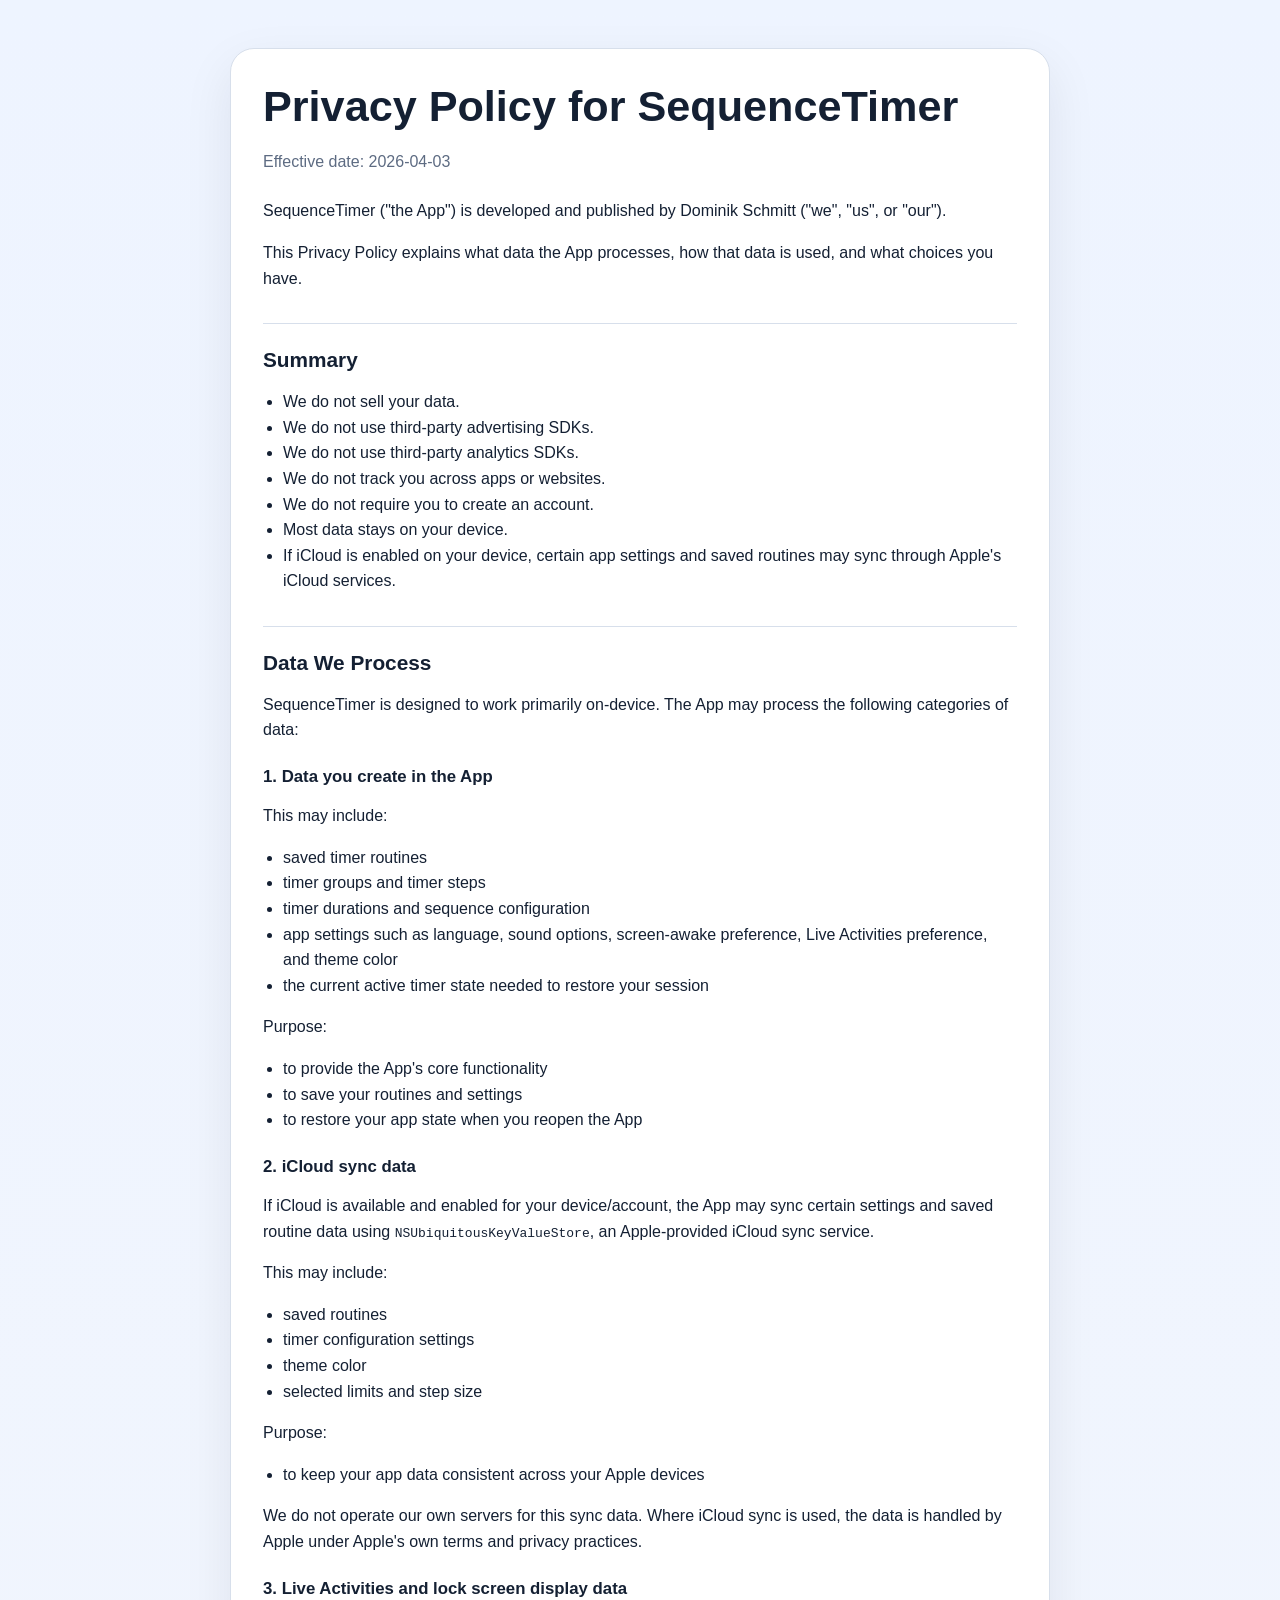
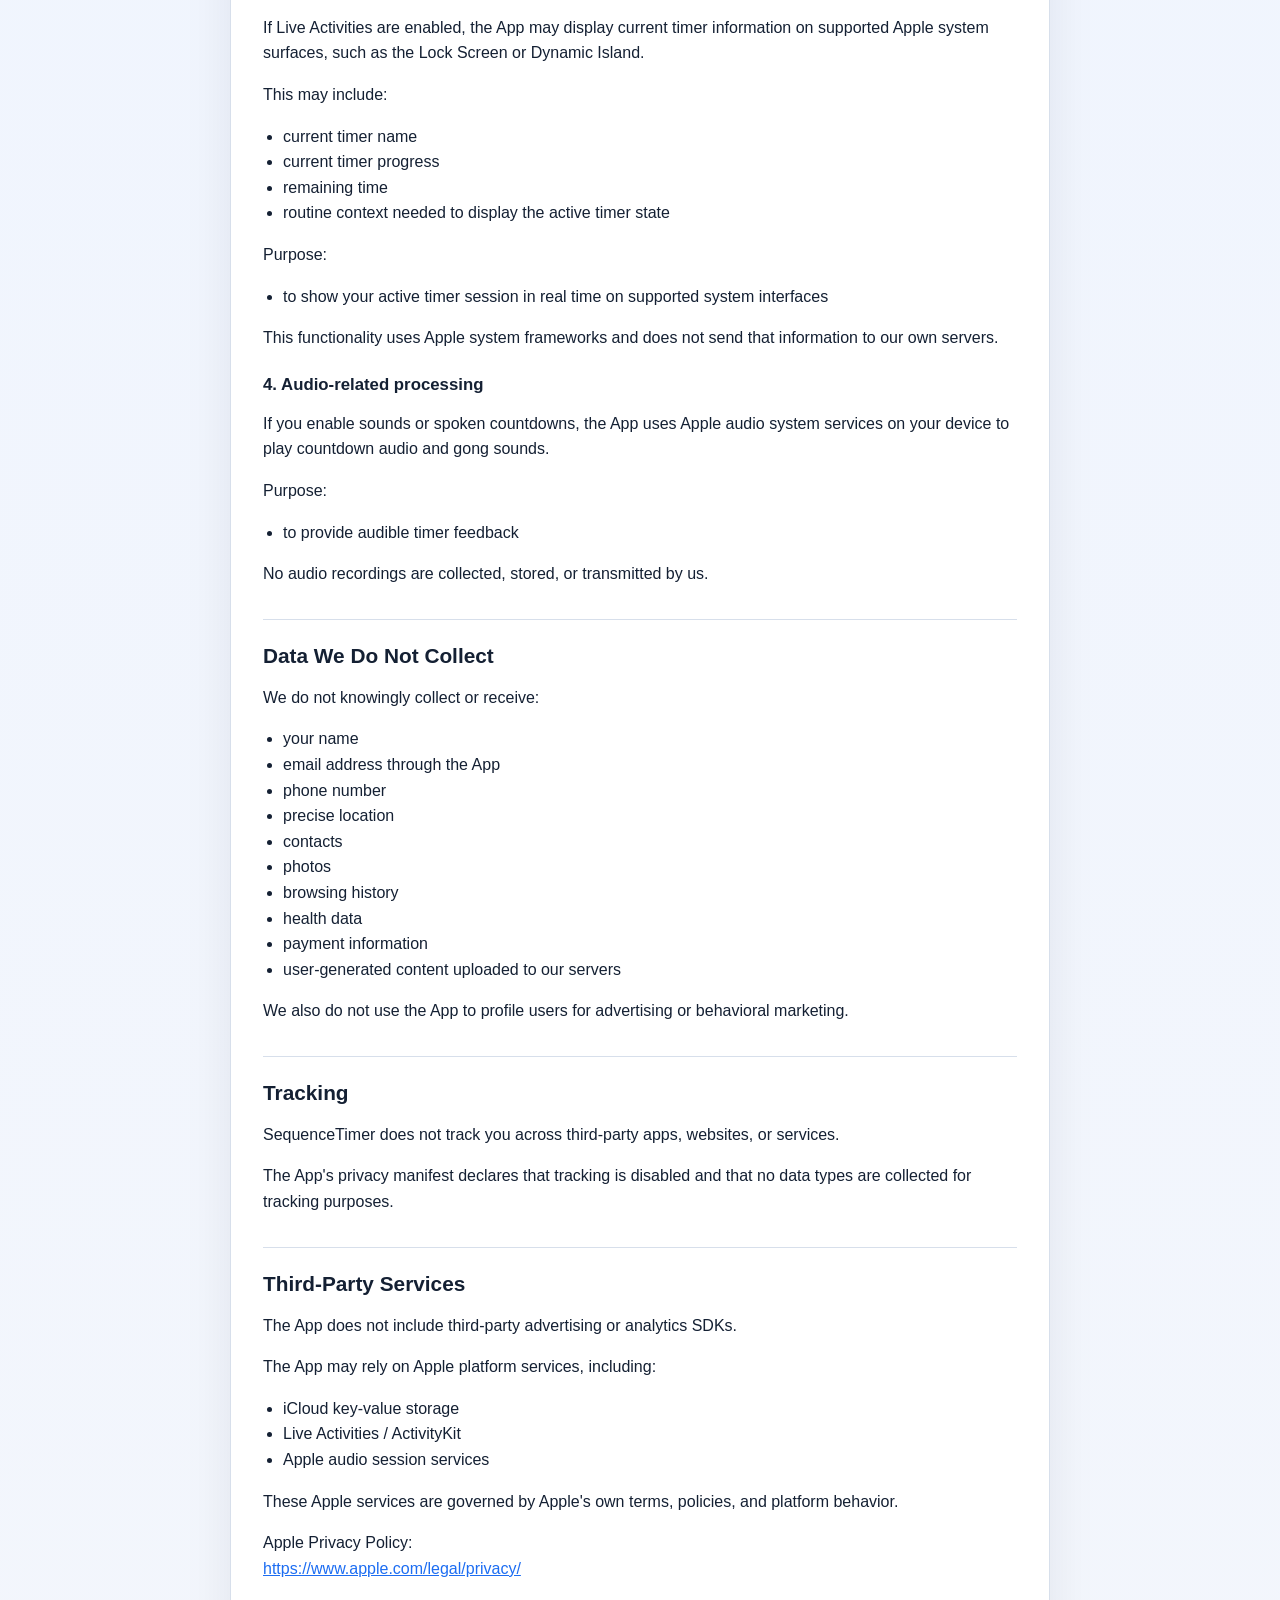
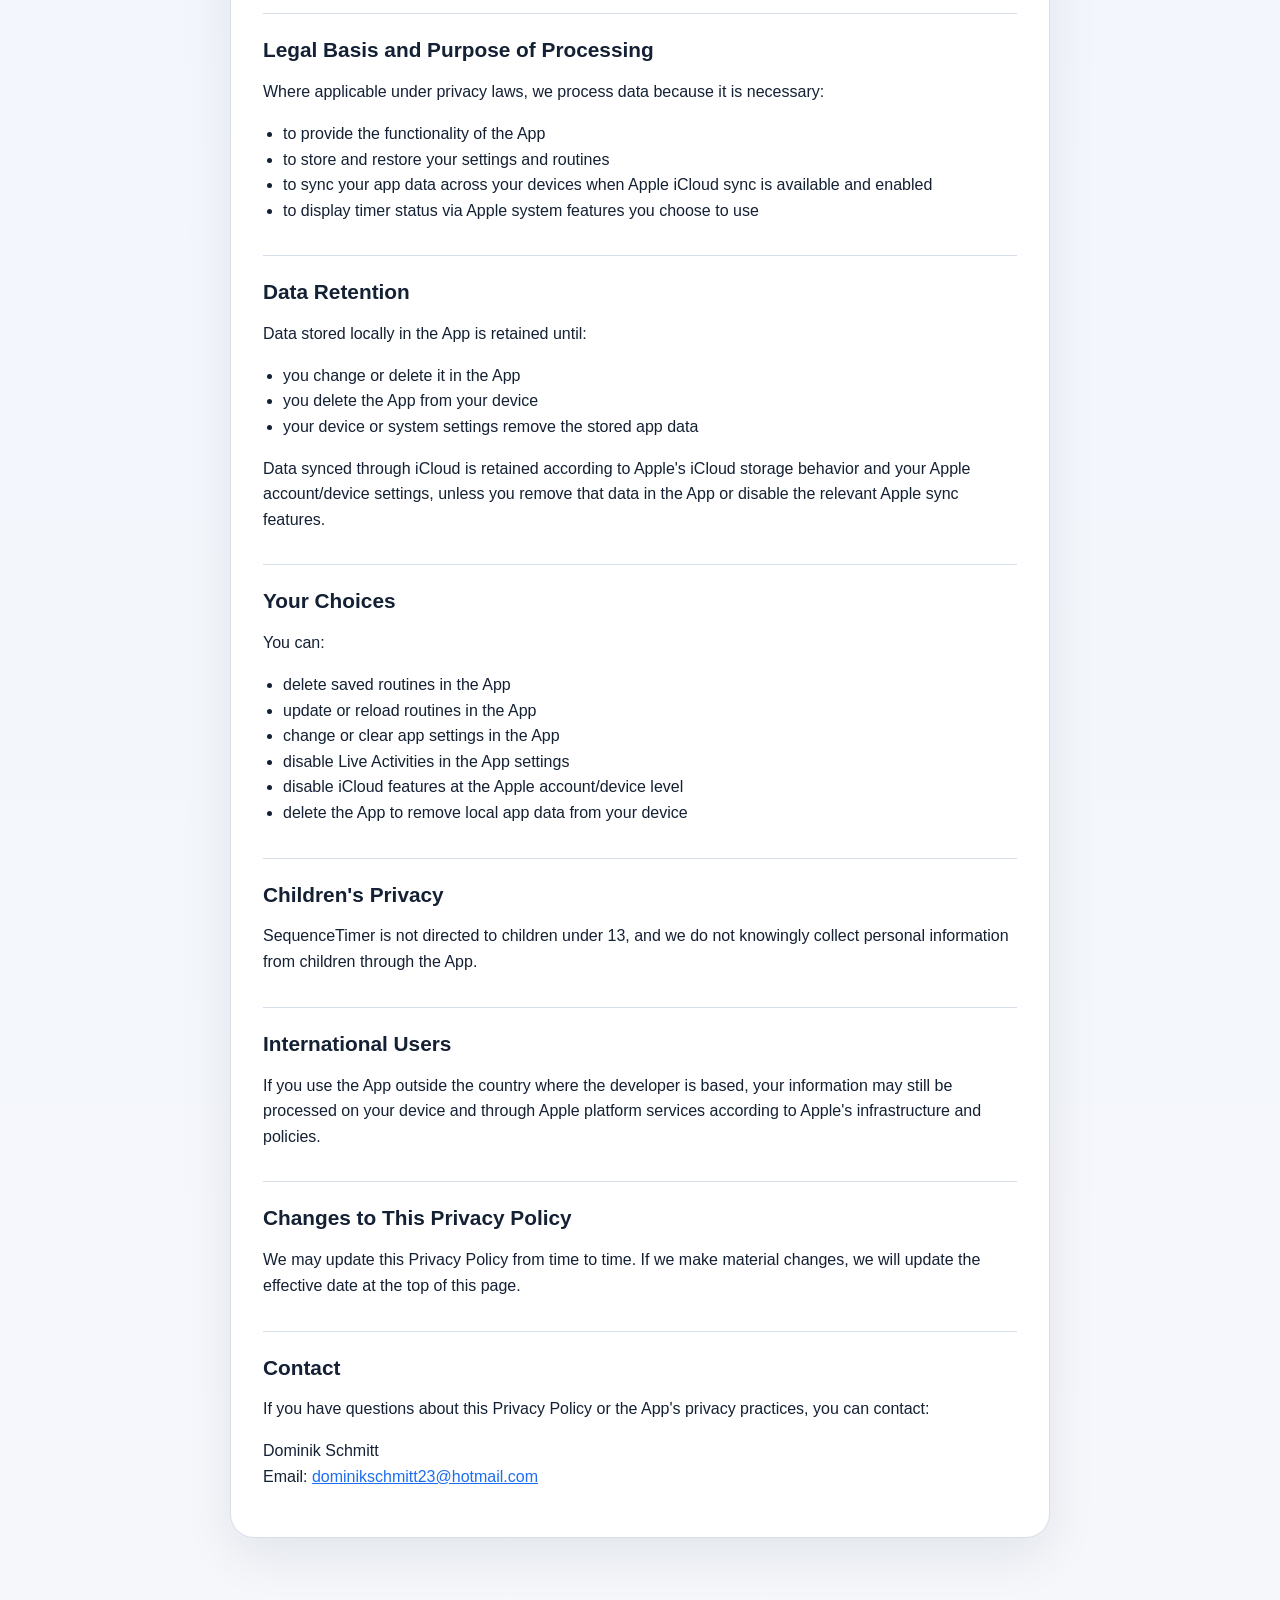
==== privacy-policy.html @ a6d2759f "Remove repository reference from privacy policy" ====
<!doctype html>
<html lang="en">
<head>
    <meta charset="utf-8">
    <meta name="viewport" content="width=device-width, initial-scale=1">
    <title>SequenceTimer Privacy Policy</title>
    <style>
        :root {
            color-scheme: light;
            --bg: #f5f7fb;
            --card: #ffffff;
            --text: #142033;
            --muted: #5d6b82;
            --line: #d7dfeb;
            --accent: #1c6df2;
        }

        * {
            box-sizing: border-box;
        }

        body {
            margin: 0;
            font-family: -apple-system, BlinkMacSystemFont, "Segoe UI", sans-serif;
            background: linear-gradient(180deg, #eef4ff 0%, var(--bg) 100%);
            color: var(--text);
            line-height: 1.6;
        }

        .wrap {
            max-width: 860px;
            margin: 0 auto;
            padding: 48px 20px 72px;
        }

        .card {
            background: var(--card);
            border: 1px solid var(--line);
            border-radius: 24px;
            padding: 32px;
            box-shadow: 0 18px 50px rgba(15, 23, 42, 0.08);
        }

        h1, h2, h3 {
            line-height: 1.2;
            margin: 0 0 16px;
        }

        h1 {
            font-size: clamp(2rem, 4vw, 2.7rem);
        }

        h2 {
            font-size: 1.3rem;
            margin-top: 32px;
            padding-top: 24px;
            border-top: 1px solid var(--line);
        }

        h3 {
            font-size: 1.05rem;
            margin-top: 24px;
        }

        p, ul {
            margin: 0 0 16px;
        }

        ul {
            padding-left: 20px;
        }

        .meta {
            color: var(--muted);
            margin-bottom: 24px;
        }

        a {
            color: var(--accent);
        }
    </style>
</head>
<body>
    <main class="wrap">
        <article class="card">
            <h1>Privacy Policy for SequenceTimer</h1>
            <p class="meta">Effective date: 2026-04-03</p>

            <p>SequenceTimer ("the App") is developed and published by Dominik Schmitt ("we", "us", or "our").</p>
            <p>This Privacy Policy explains what data the App processes, how that data is used, and what choices you have.</p>

            <h2>Summary</h2>
            <ul>
                <li>We do not sell your data.</li>
                <li>We do not use third-party advertising SDKs.</li>
                <li>We do not use third-party analytics SDKs.</li>
                <li>We do not track you across apps or websites.</li>
                <li>We do not require you to create an account.</li>
                <li>Most data stays on your device.</li>
                <li>If iCloud is enabled on your device, certain app settings and saved routines may sync through Apple's iCloud services.</li>
            </ul>

            <h2>Data We Process</h2>
            <p>SequenceTimer is designed to work primarily on-device. The App may process the following categories of data:</p>

            <h3>1. Data you create in the App</h3>
            <p>This may include:</p>
            <ul>
                <li>saved timer routines</li>
                <li>timer groups and timer steps</li>
                <li>timer durations and sequence configuration</li>
                <li>app settings such as language, sound options, screen-awake preference, Live Activities preference, and theme color</li>
                <li>the current active timer state needed to restore your session</li>
            </ul>
            <p>Purpose:</p>
            <ul>
                <li>to provide the App's core functionality</li>
                <li>to save your routines and settings</li>
                <li>to restore your app state when you reopen the App</li>
            </ul>

            <h3>2. iCloud sync data</h3>
            <p>If iCloud is available and enabled for your device/account, the App may sync certain settings and saved routine data using <code>NSUbiquitousKeyValueStore</code>, an Apple-provided iCloud sync service.</p>
            <p>This may include:</p>
            <ul>
                <li>saved routines</li>
                <li>timer configuration settings</li>
                <li>theme color</li>
                <li>selected limits and step size</li>
            </ul>
            <p>Purpose:</p>
            <ul>
                <li>to keep your app data consistent across your Apple devices</li>
            </ul>
            <p>We do not operate our own servers for this sync data. Where iCloud sync is used, the data is handled by Apple under Apple's own terms and privacy practices.</p>

            <h3>3. Live Activities and lock screen display data</h3>
            <p>If Live Activities are enabled, the App may display current timer information on supported Apple system surfaces, such as the Lock Screen or Dynamic Island.</p>
            <p>This may include:</p>
            <ul>
                <li>current timer name</li>
                <li>current timer progress</li>
                <li>remaining time</li>
                <li>routine context needed to display the active timer state</li>
            </ul>
            <p>Purpose:</p>
            <ul>
                <li>to show your active timer session in real time on supported system interfaces</li>
            </ul>
            <p>This functionality uses Apple system frameworks and does not send that information to our own servers.</p>

            <h3>4. Audio-related processing</h3>
            <p>If you enable sounds or spoken countdowns, the App uses Apple audio system services on your device to play countdown audio and gong sounds.</p>
            <p>Purpose:</p>
            <ul>
                <li>to provide audible timer feedback</li>
            </ul>
            <p>No audio recordings are collected, stored, or transmitted by us.</p>

            <h2>Data We Do Not Collect</h2>
            <p>We do not knowingly collect or receive:</p>
            <ul>
                <li>your name</li>
                <li>email address through the App</li>
                <li>phone number</li>
                <li>precise location</li>
                <li>contacts</li>
                <li>photos</li>
                <li>browsing history</li>
                <li>health data</li>
                <li>payment information</li>
                <li>user-generated content uploaded to our servers</li>
            </ul>
            <p>We also do not use the App to profile users for advertising or behavioral marketing.</p>

            <h2>Tracking</h2>
            <p>SequenceTimer does not track you across third-party apps, websites, or services.</p>
            <p>The App's privacy manifest declares that tracking is disabled and that no data types are collected for tracking purposes.</p>

            <h2>Third-Party Services</h2>
            <p>The App does not include third-party advertising or analytics SDKs.</p>
            <p>The App may rely on Apple platform services, including:</p>
            <ul>
                <li>iCloud key-value storage</li>
                <li>Live Activities / ActivityKit</li>
                <li>Apple audio session services</li>
            </ul>
            <p>These Apple services are governed by Apple's own terms, policies, and platform behavior.</p>
            <p>Apple Privacy Policy:<br><a href="https://www.apple.com/legal/privacy/">https://www.apple.com/legal/privacy/</a></p>

            <h2>Legal Basis and Purpose of Processing</h2>
            <p>Where applicable under privacy laws, we process data because it is necessary:</p>
            <ul>
                <li>to provide the functionality of the App</li>
                <li>to store and restore your settings and routines</li>
                <li>to sync your app data across your devices when Apple iCloud sync is available and enabled</li>
                <li>to display timer status via Apple system features you choose to use</li>
            </ul>

            <h2>Data Retention</h2>
            <p>Data stored locally in the App is retained until:</p>
            <ul>
                <li>you change or delete it in the App</li>
                <li>you delete the App from your device</li>
                <li>your device or system settings remove the stored app data</li>
            </ul>
            <p>Data synced through iCloud is retained according to Apple's iCloud storage behavior and your Apple account/device settings, unless you remove that data in the App or disable the relevant Apple sync features.</p>

            <h2>Your Choices</h2>
            <p>You can:</p>
            <ul>
                <li>delete saved routines in the App</li>
                <li>update or reload routines in the App</li>
                <li>change or clear app settings in the App</li>
                <li>disable Live Activities in the App settings</li>
                <li>disable iCloud features at the Apple account/device level</li>
                <li>delete the App to remove local app data from your device</li>
            </ul>

            <h2>Children's Privacy</h2>
            <p>SequenceTimer is not directed to children under 13, and we do not knowingly collect personal information from children through the App.</p>

            <h2>International Users</h2>
            <p>If you use the App outside the country where the developer is based, your information may still be processed on your device and through Apple platform services according to Apple's infrastructure and policies.</p>

            <h2>Changes to This Privacy Policy</h2>
            <p>We may update this Privacy Policy from time to time. If we make material changes, we will update the effective date at the top of this page.</p>

            <h2>Contact</h2>
            <p>If you have questions about this Privacy Policy or the App's privacy practices, you can contact:</p>
            <p>
                Dominik Schmitt<br>
                Email: <a href="mailto:dominikschmitt23@hotmail.com">dominikschmitt23@hotmail.com</a>
            </p>
        </article>
    </main>
</body>
</html>
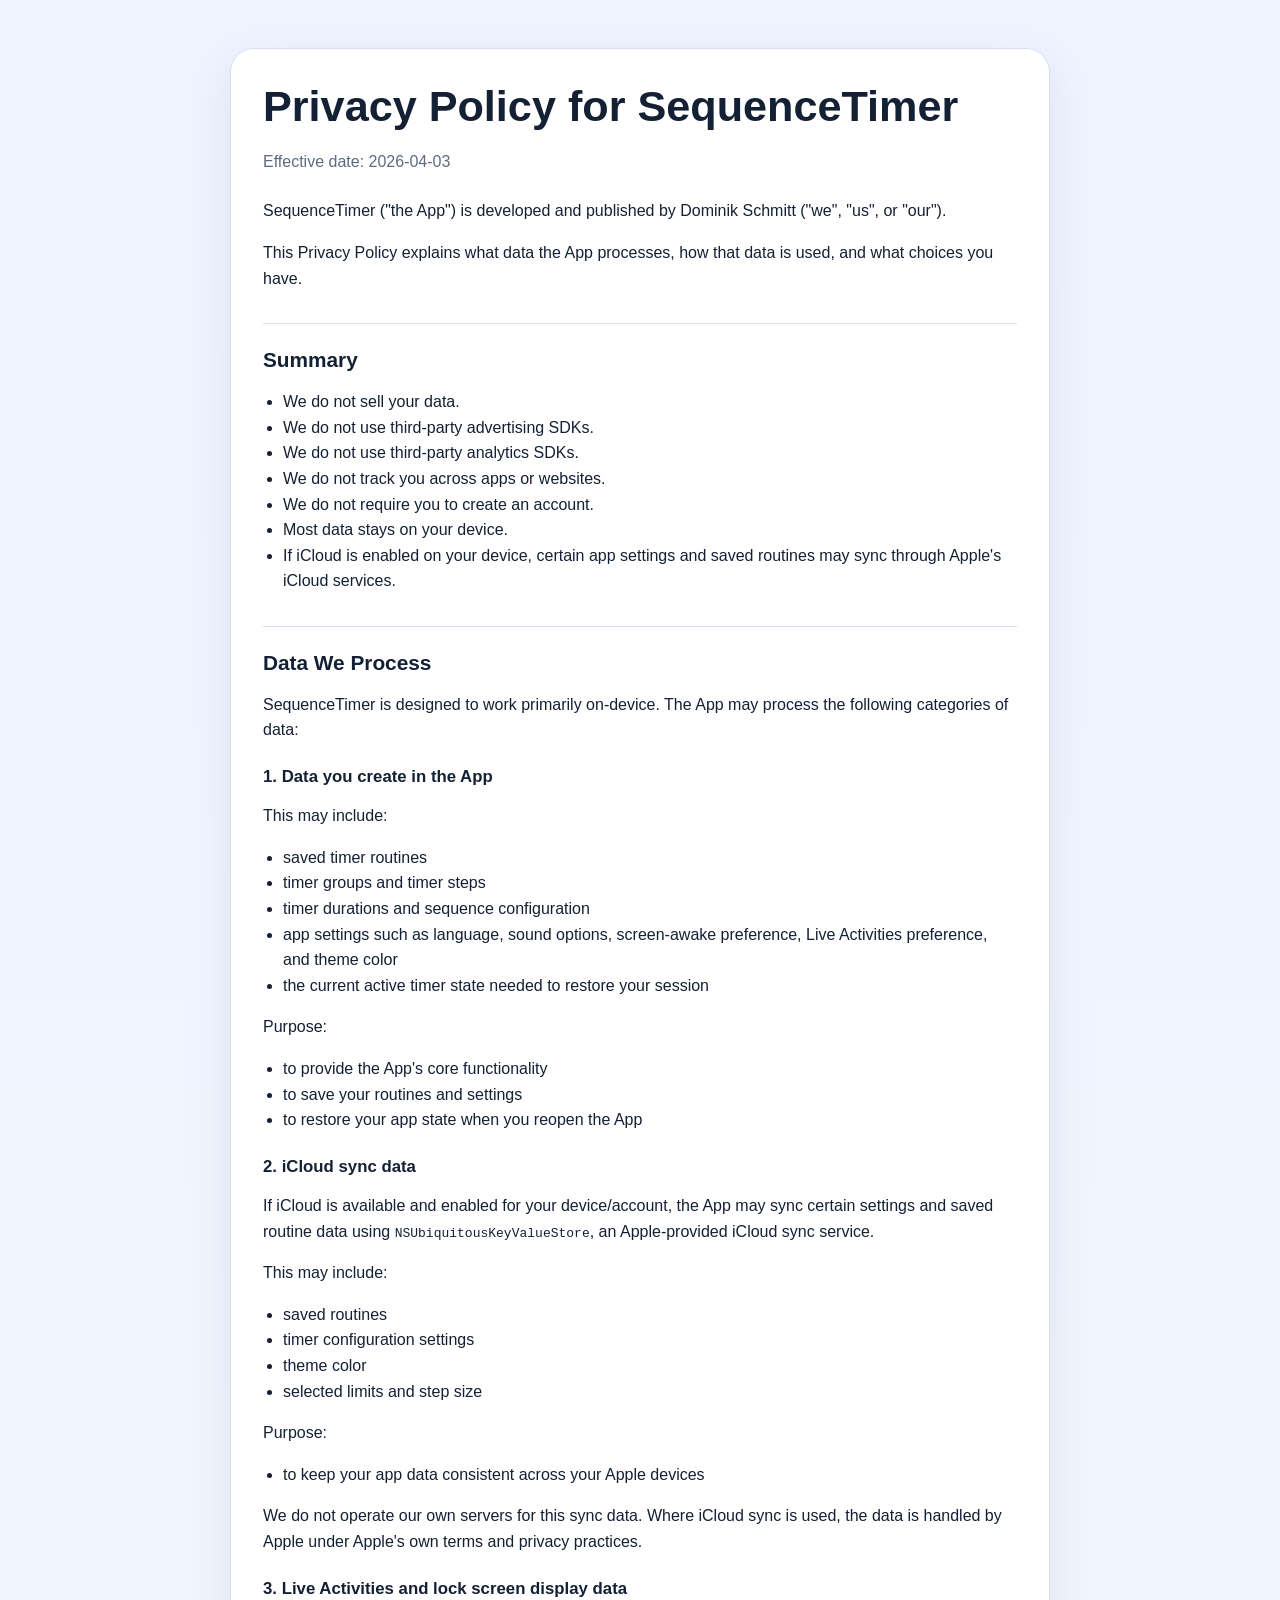
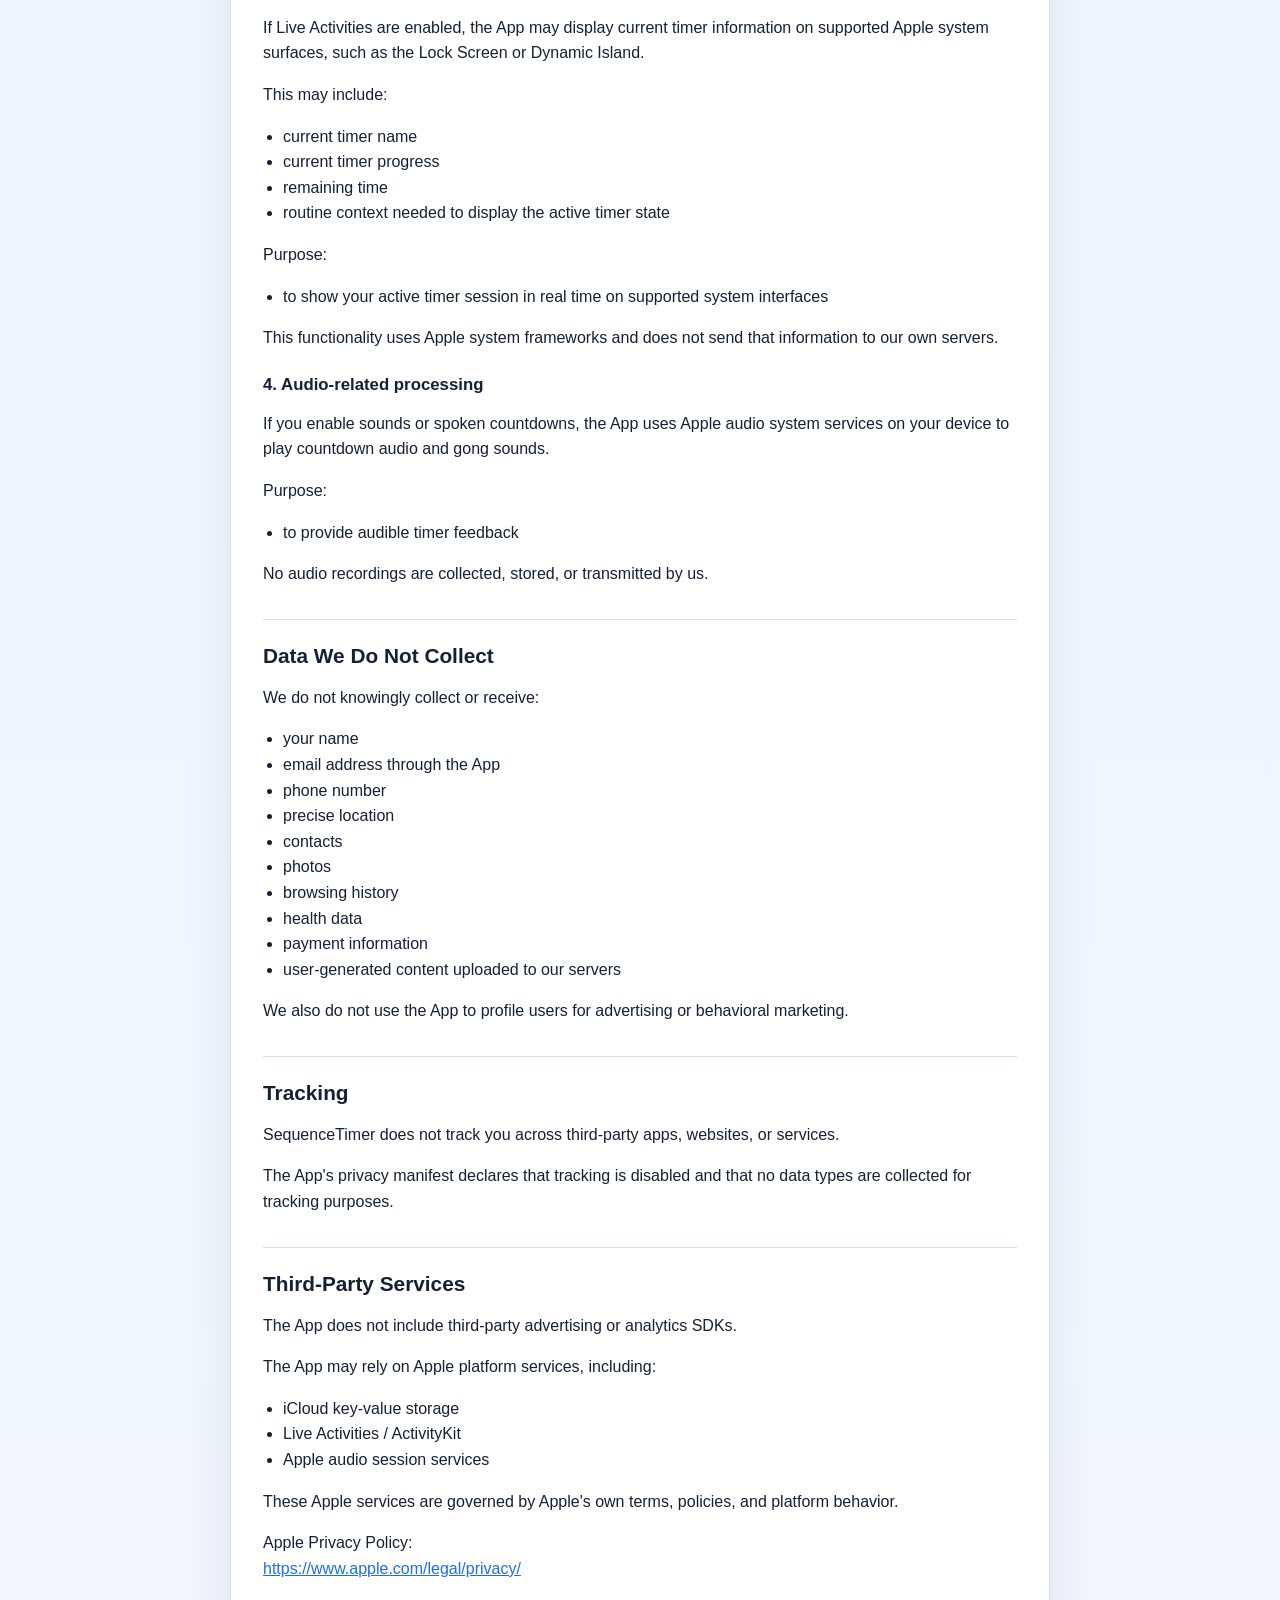
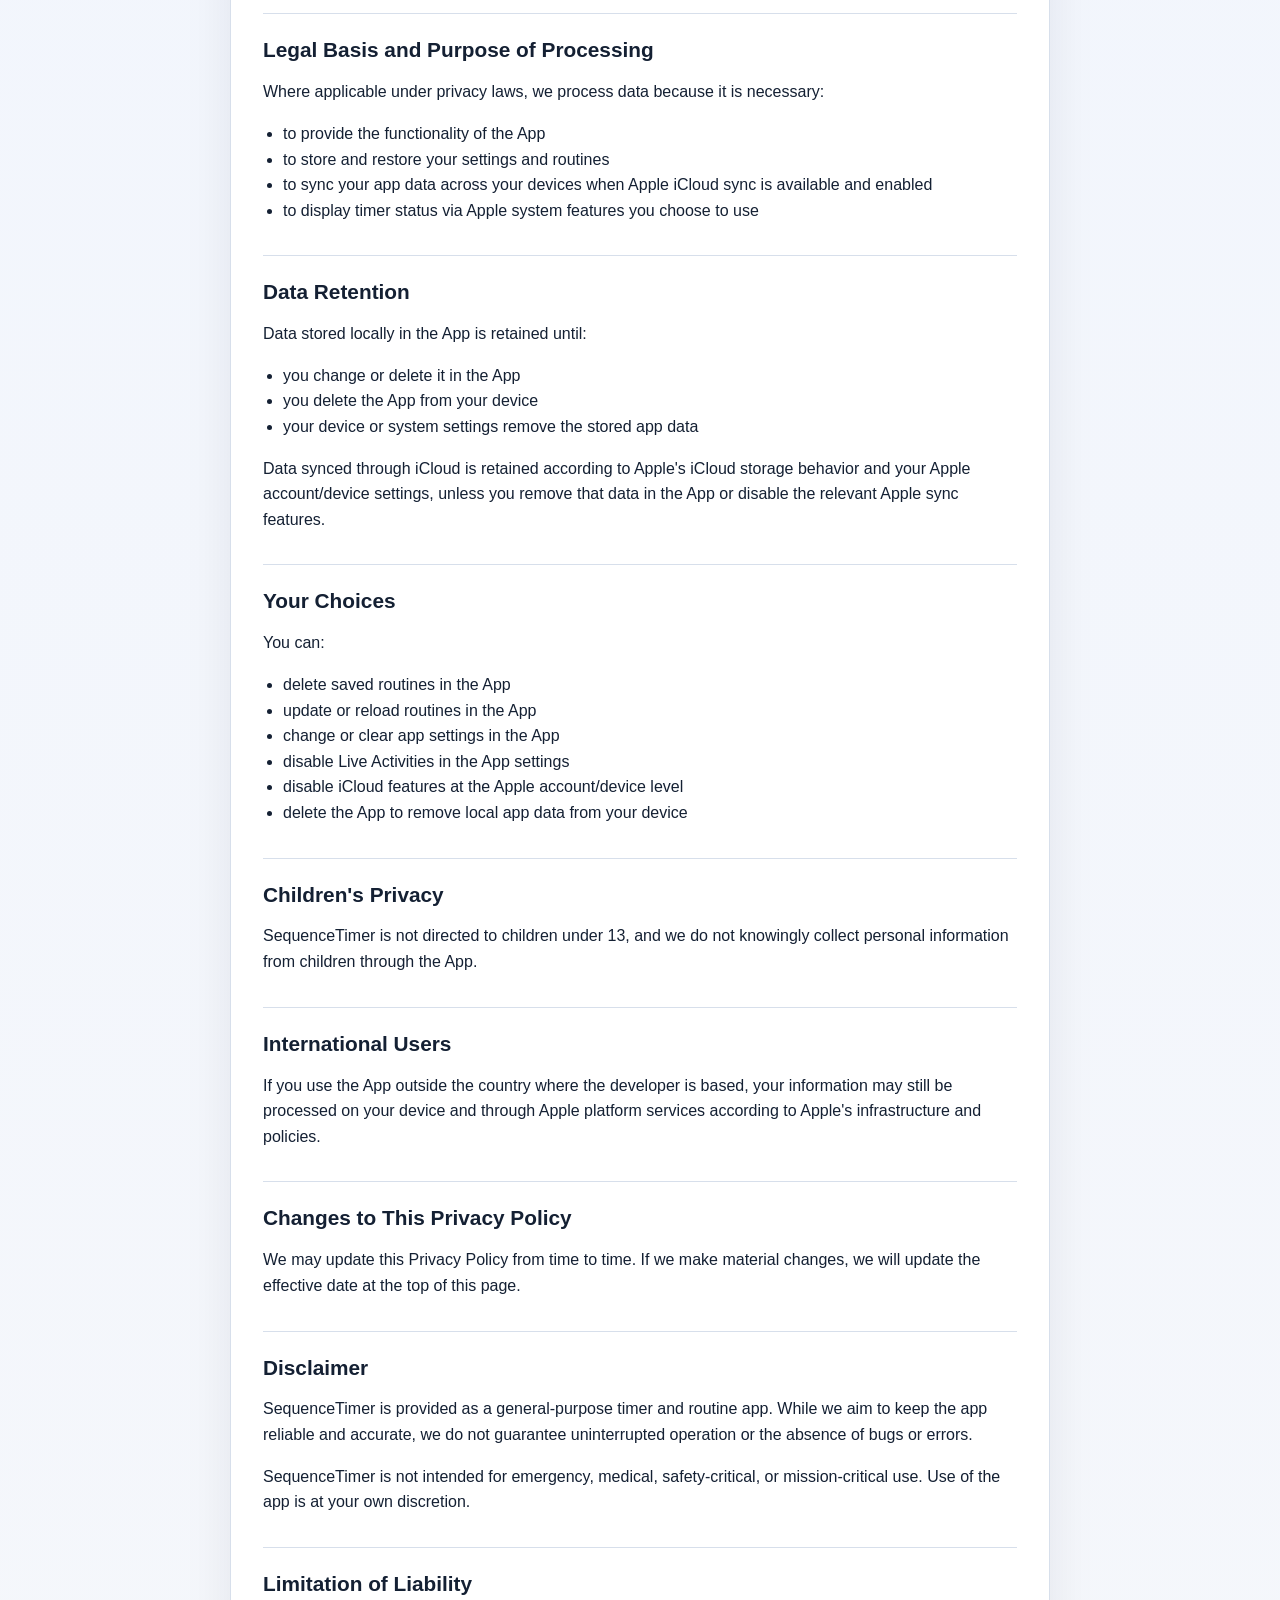
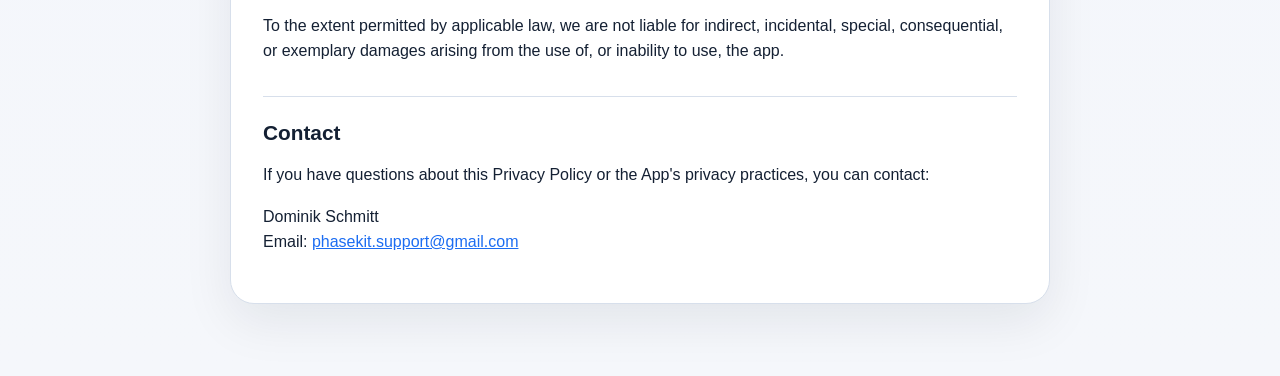
==== commit 02a7855d: "Add app description and disclaimer sections" ====
--- a/privacy-policy.html
+++ b/privacy-policy.html
@@ -226,11 +226,18 @@
             <h2>Changes to This Privacy Policy</h2>
             <p>We may update this Privacy Policy from time to time. If we make material changes, we will update the effective date at the top of this page.</p>
 
+            <h2>Disclaimer</h2>
+            <p>SequenceTimer is provided as a general-purpose timer and routine app. While we aim to keep the app reliable and accurate, we do not guarantee uninterrupted operation or the absence of bugs or errors.</p>
+            <p>SequenceTimer is not intended for emergency, medical, safety-critical, or mission-critical use. Use of the app is at your own discretion.</p>
+
+            <h2>Limitation of Liability</h2>
+            <p>To the extent permitted by applicable law, we are not liable for indirect, incidental, special, consequential, or exemplary damages arising from the use of, or inability to use, the app.</p>
+
             <h2>Contact</h2>
             <p>If you have questions about this Privacy Policy or the App's privacy practices, you can contact:</p>
             <p>
                 Dominik Schmitt<br>
-                Email: <a href="mailto:dominikschmitt23@hotmail.com">dominikschmitt23@hotmail.com</a>
+                Email: <a href="mailto:phasekit.support@gmail.com">phasekit.support@gmail.com</a>
             </p>
         </article>
     </main>
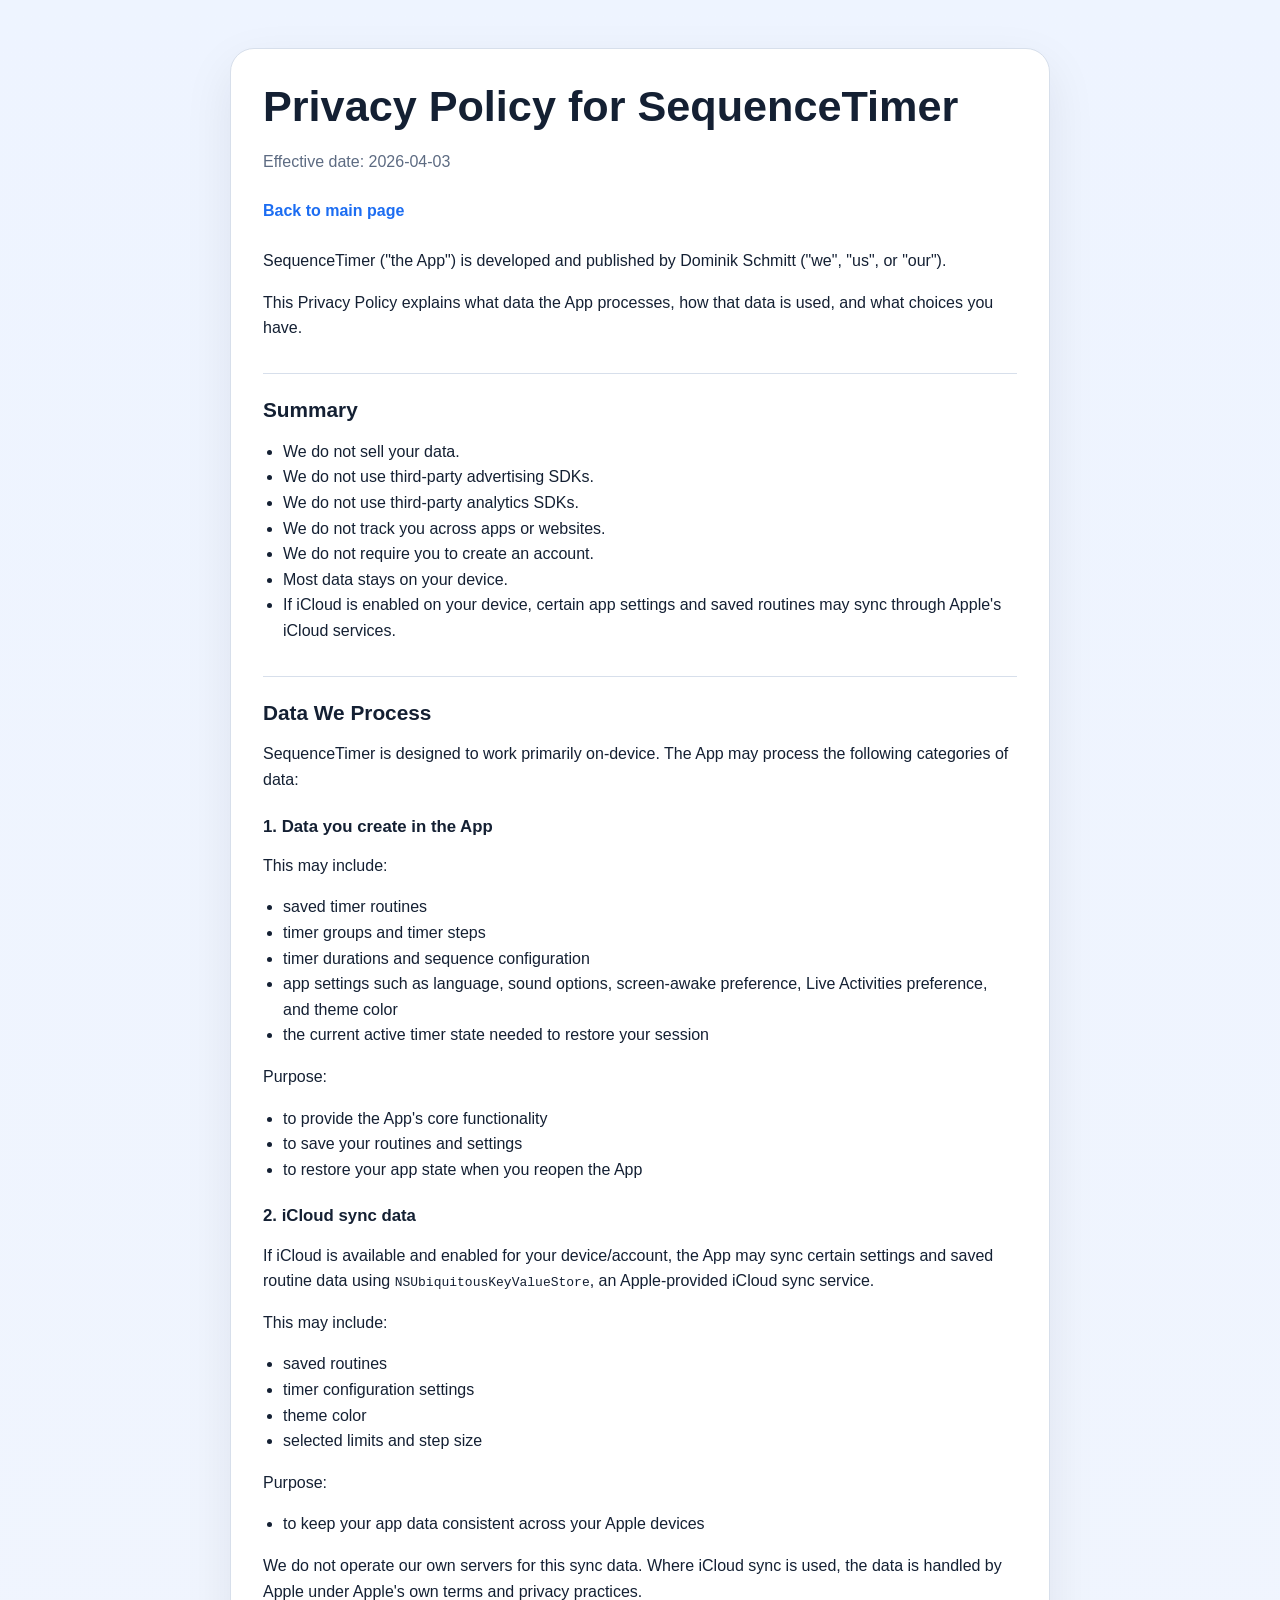
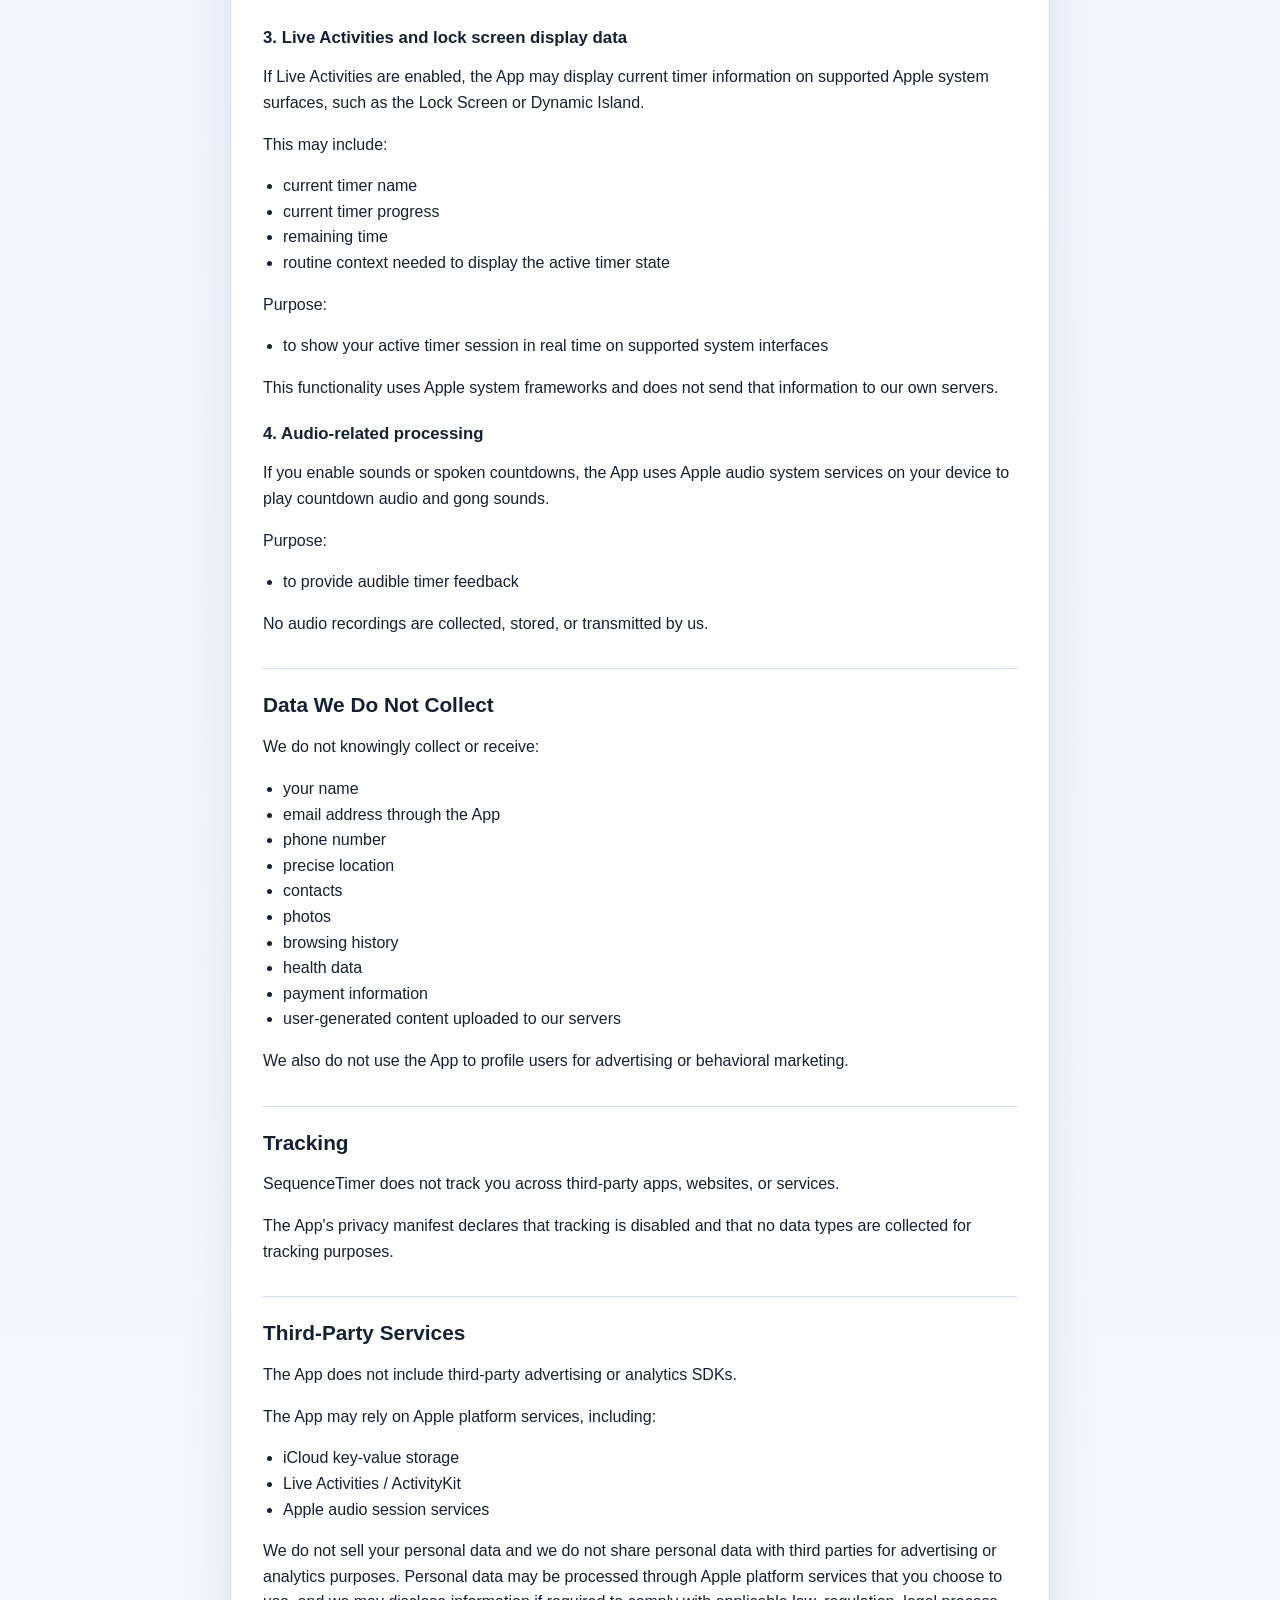
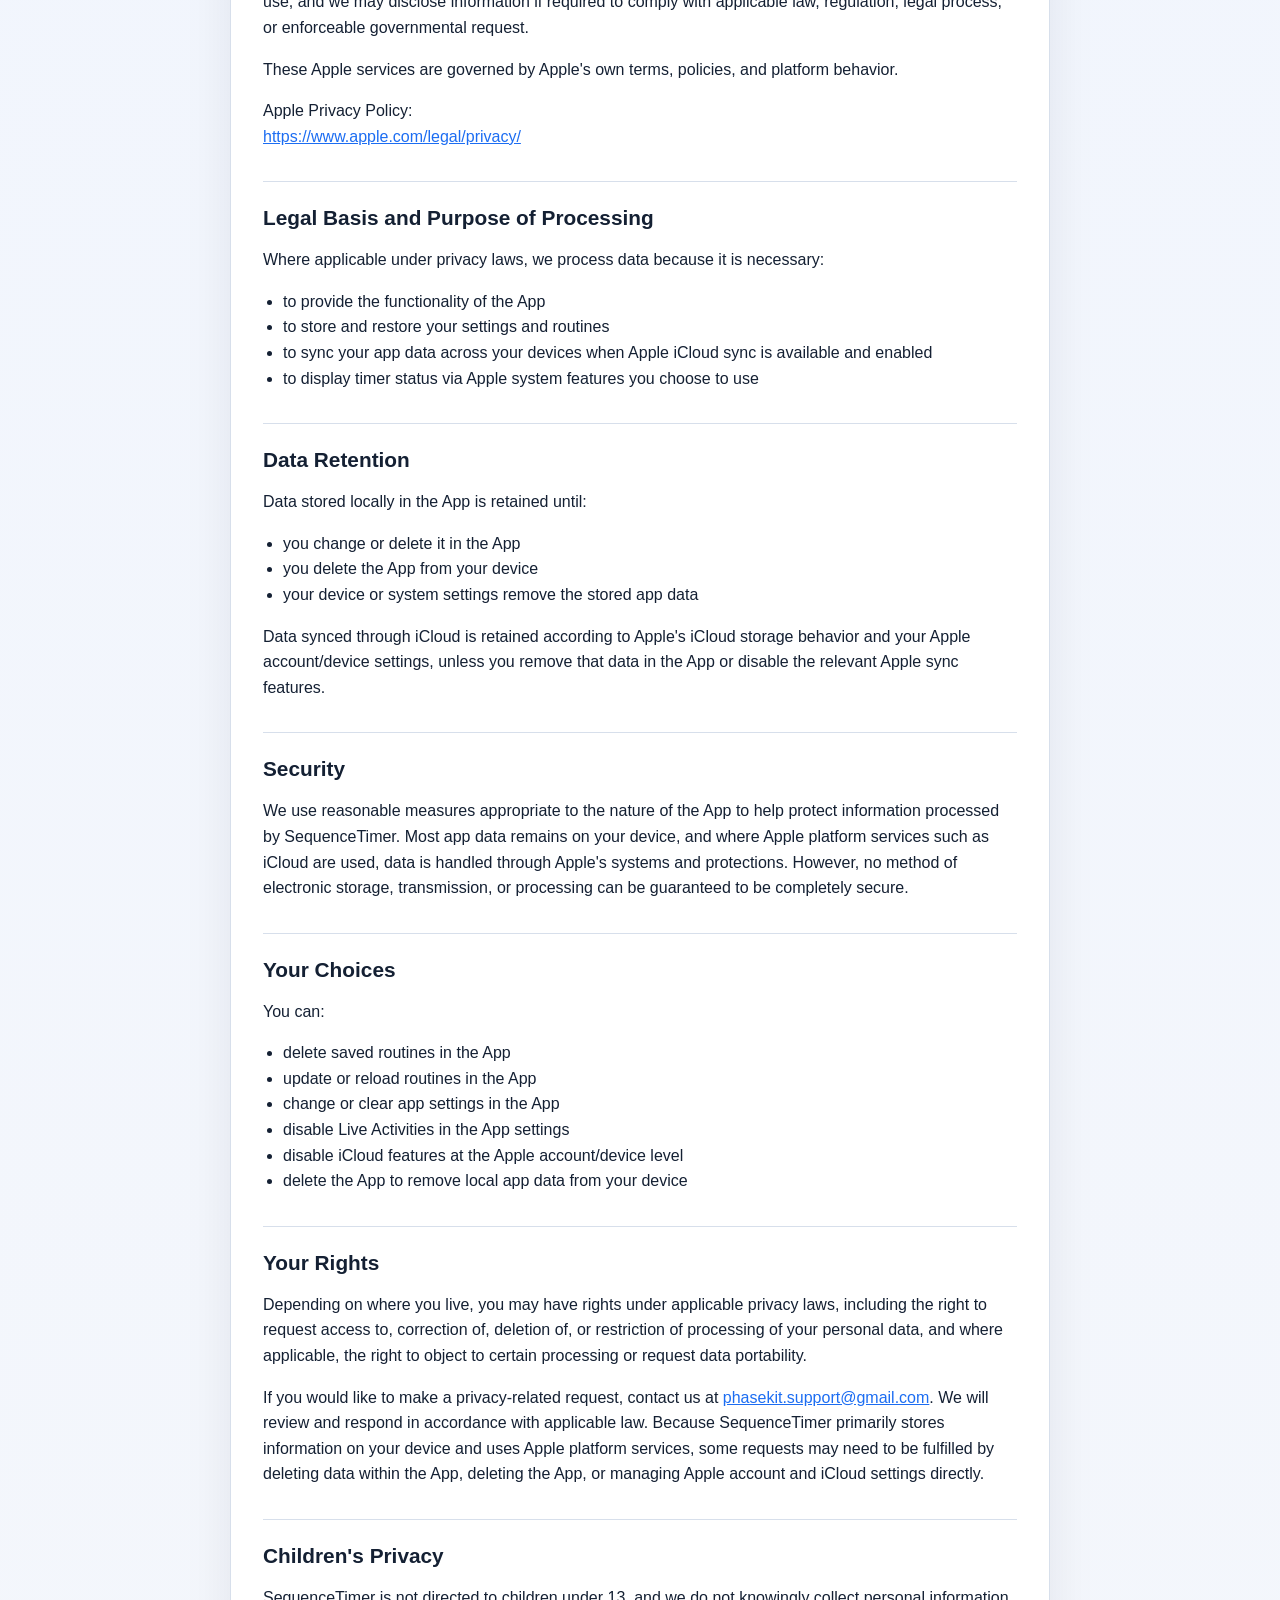
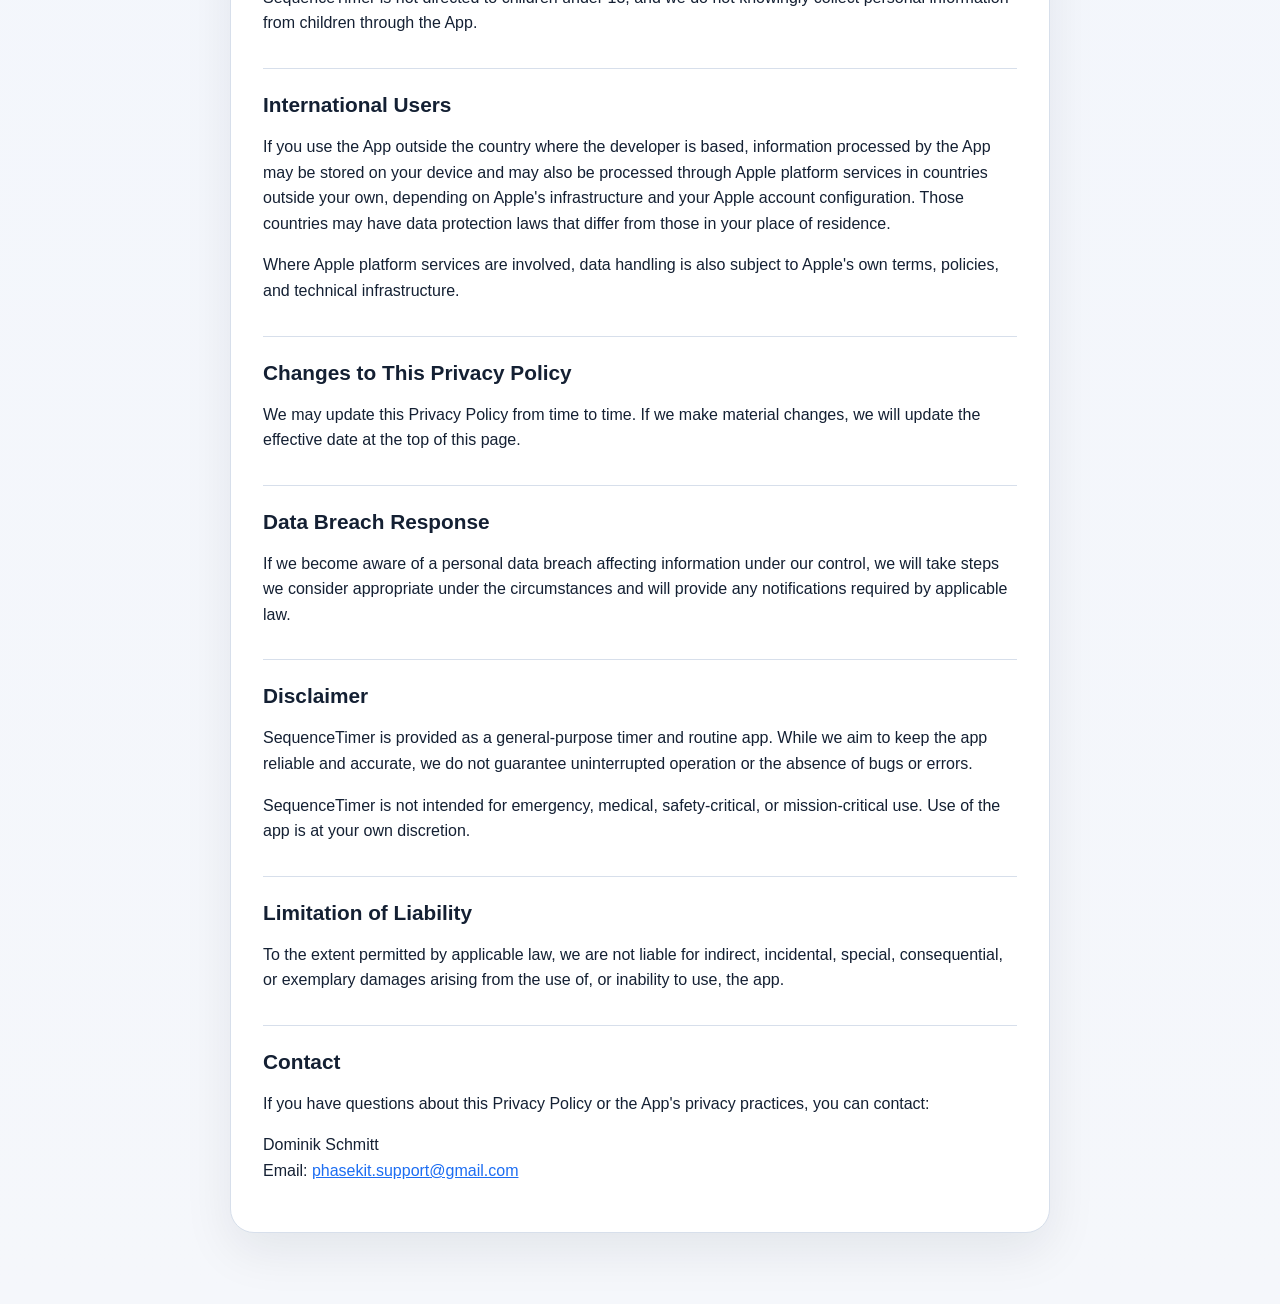
==== commit 9040e2b3: "Expand privacy policy disclosures" ====
--- a/privacy-policy.html
+++ b/privacy-policy.html
@@ -75,6 +75,14 @@
             margin-bottom: 24px;
         }
 
+        .secondary-link {
+            display: inline-block;
+            margin-bottom: 24px;
+            color: var(--accent);
+            text-decoration: none;
+            font-weight: 600;
+        }
+
         a {
             color: var(--accent);
         }
@@ -85,6 +93,7 @@
         <article class="card">
             <h1>Privacy Policy for SequenceTimer</h1>
             <p class="meta">Effective date: 2026-04-03</p>
+            <a class="secondary-link" href="index.html">Back to main page</a>
 
             <p>SequenceTimer ("the App") is developed and published by Dominik Schmitt ("we", "us", or "our").</p>
             <p>This Privacy Policy explains what data the App processes, how that data is used, and what choices you have.</p>
@@ -185,6 +194,7 @@
                 <li>Live Activities / ActivityKit</li>
                 <li>Apple audio session services</li>
             </ul>
+            <p>We do not sell your personal data and we do not share personal data with third parties for advertising or analytics purposes. Personal data may be processed through Apple platform services that you choose to use, and we may disclose information if required to comply with applicable law, regulation, legal process, or enforceable governmental request.</p>
             <p>These Apple services are governed by Apple's own terms, policies, and platform behavior.</p>
             <p>Apple Privacy Policy:<br><a href="https://www.apple.com/legal/privacy/">https://www.apple.com/legal/privacy/</a></p>
 
@@ -205,6 +215,9 @@
                 <li>your device or system settings remove the stored app data</li>
             </ul>
             <p>Data synced through iCloud is retained according to Apple's iCloud storage behavior and your Apple account/device settings, unless you remove that data in the App or disable the relevant Apple sync features.</p>
+
+            <h2>Security</h2>
+            <p>We use reasonable measures appropriate to the nature of the App to help protect information processed by SequenceTimer. Most app data remains on your device, and where Apple platform services such as iCloud are used, data is handled through Apple's systems and protections. However, no method of electronic storage, transmission, or processing can be guaranteed to be completely secure.</p>
 
             <h2>Your Choices</h2>
             <p>You can:</p>
@@ -217,14 +230,22 @@
                 <li>delete the App to remove local app data from your device</li>
             </ul>
 
+            <h2>Your Rights</h2>
+            <p>Depending on where you live, you may have rights under applicable privacy laws, including the right to request access to, correction of, deletion of, or restriction of processing of your personal data, and where applicable, the right to object to certain processing or request data portability.</p>
+            <p>If you would like to make a privacy-related request, contact us at <a href="mailto:phasekit.support@gmail.com">phasekit.support@gmail.com</a>. We will review and respond in accordance with applicable law. Because SequenceTimer primarily stores information on your device and uses Apple platform services, some requests may need to be fulfilled by deleting data within the App, deleting the App, or managing Apple account and iCloud settings directly.</p>
+
             <h2>Children's Privacy</h2>
             <p>SequenceTimer is not directed to children under 13, and we do not knowingly collect personal information from children through the App.</p>
 
             <h2>International Users</h2>
-            <p>If you use the App outside the country where the developer is based, your information may still be processed on your device and through Apple platform services according to Apple's infrastructure and policies.</p>
+            <p>If you use the App outside the country where the developer is based, information processed by the App may be stored on your device and may also be processed through Apple platform services in countries outside your own, depending on Apple's infrastructure and your Apple account configuration. Those countries may have data protection laws that differ from those in your place of residence.</p>
+            <p>Where Apple platform services are involved, data handling is also subject to Apple's own terms, policies, and technical infrastructure.</p>
 
             <h2>Changes to This Privacy Policy</h2>
             <p>We may update this Privacy Policy from time to time. If we make material changes, we will update the effective date at the top of this page.</p>
+
+            <h2>Data Breach Response</h2>
+            <p>If we become aware of a personal data breach affecting information under our control, we will take steps we consider appropriate under the circumstances and will provide any notifications required by applicable law.</p>
 
             <h2>Disclaimer</h2>
             <p>SequenceTimer is provided as a general-purpose timer and routine app. While we aim to keep the app reliable and accurate, we do not guarantee uninterrupted operation or the absence of bugs or errors.</p>
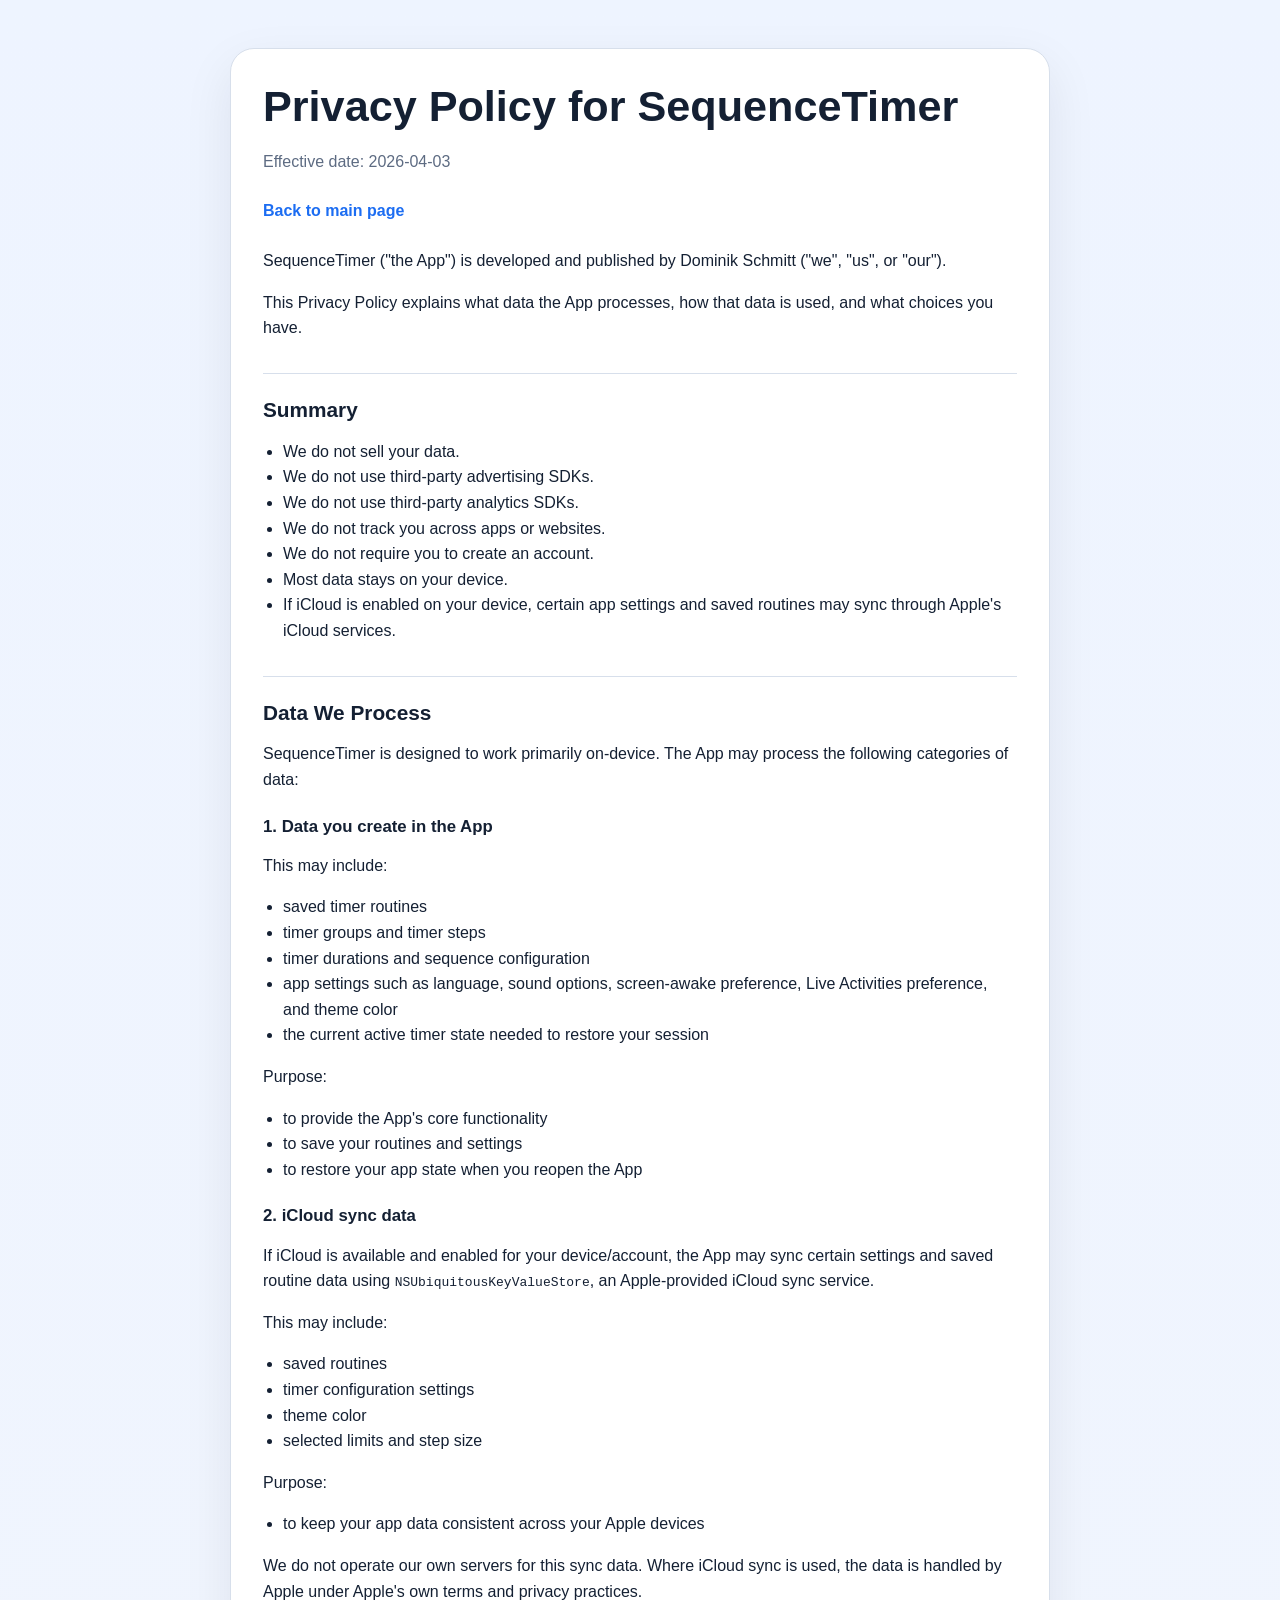
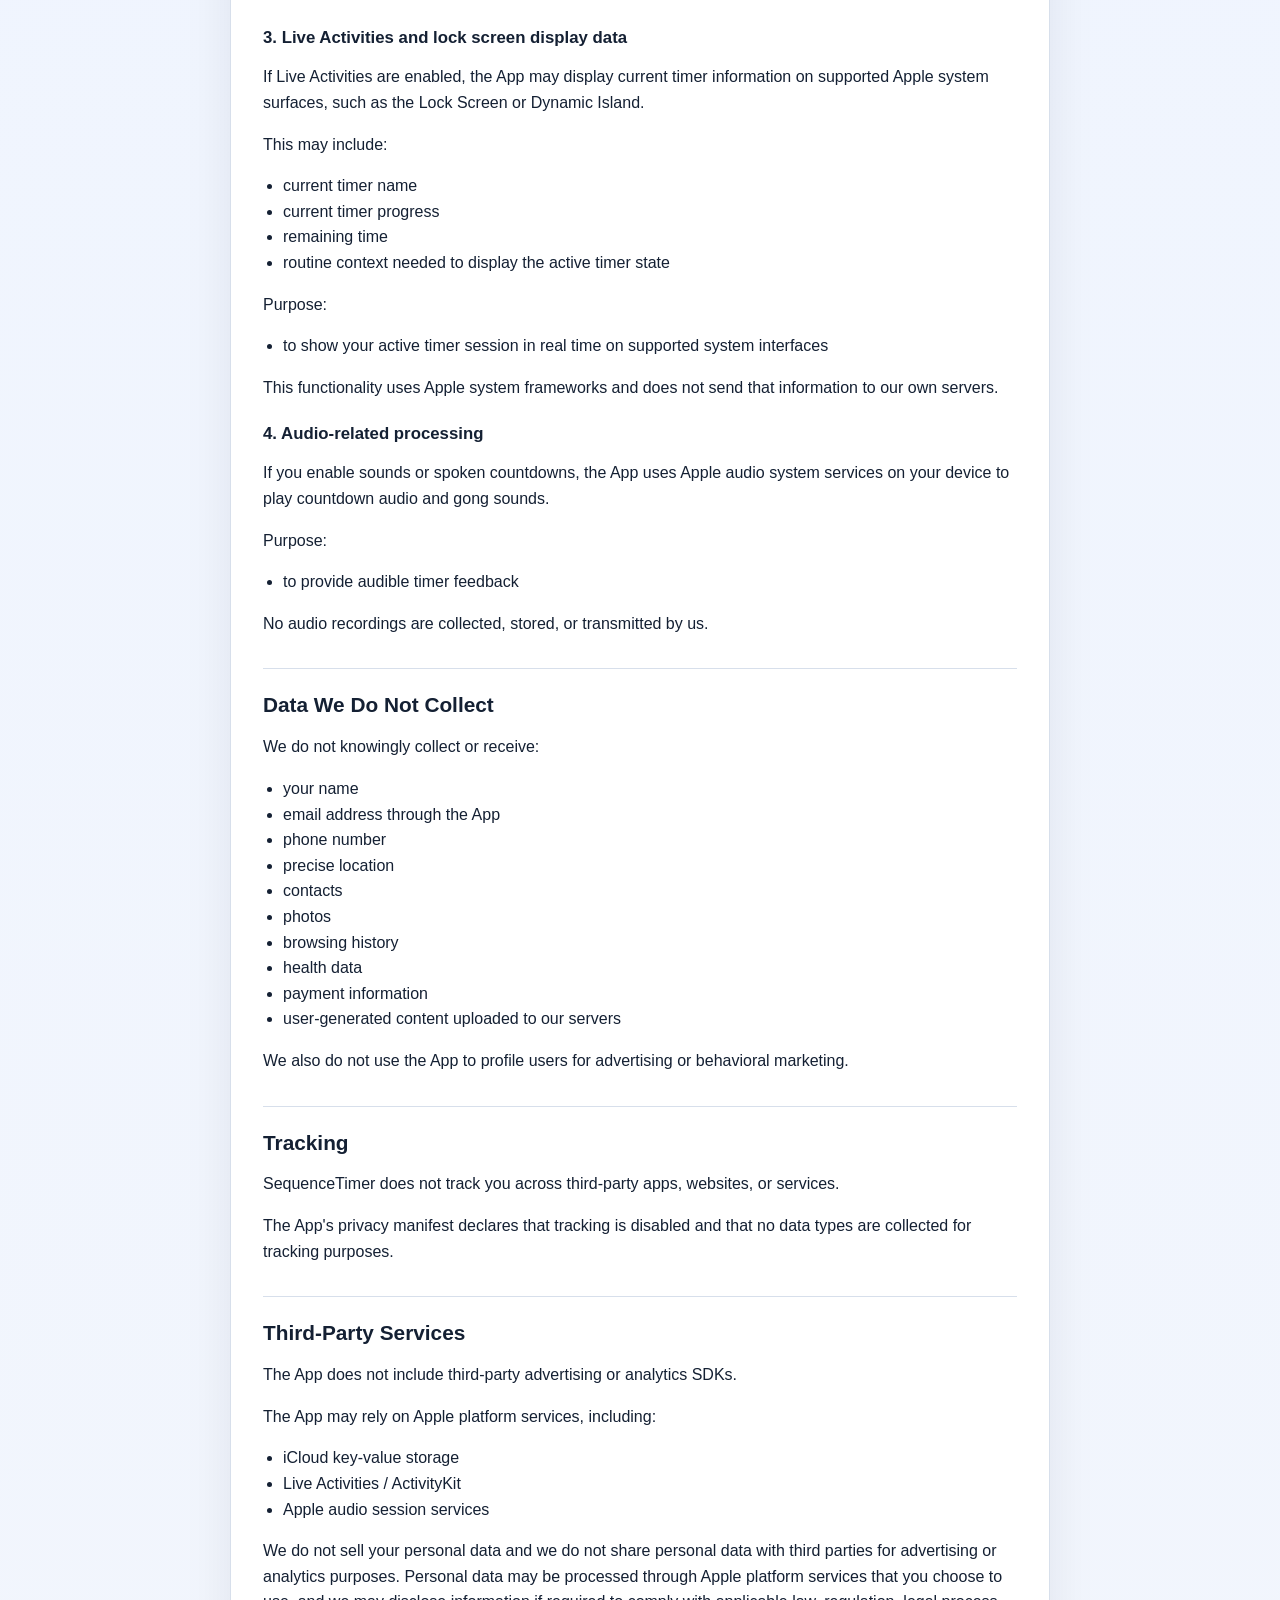
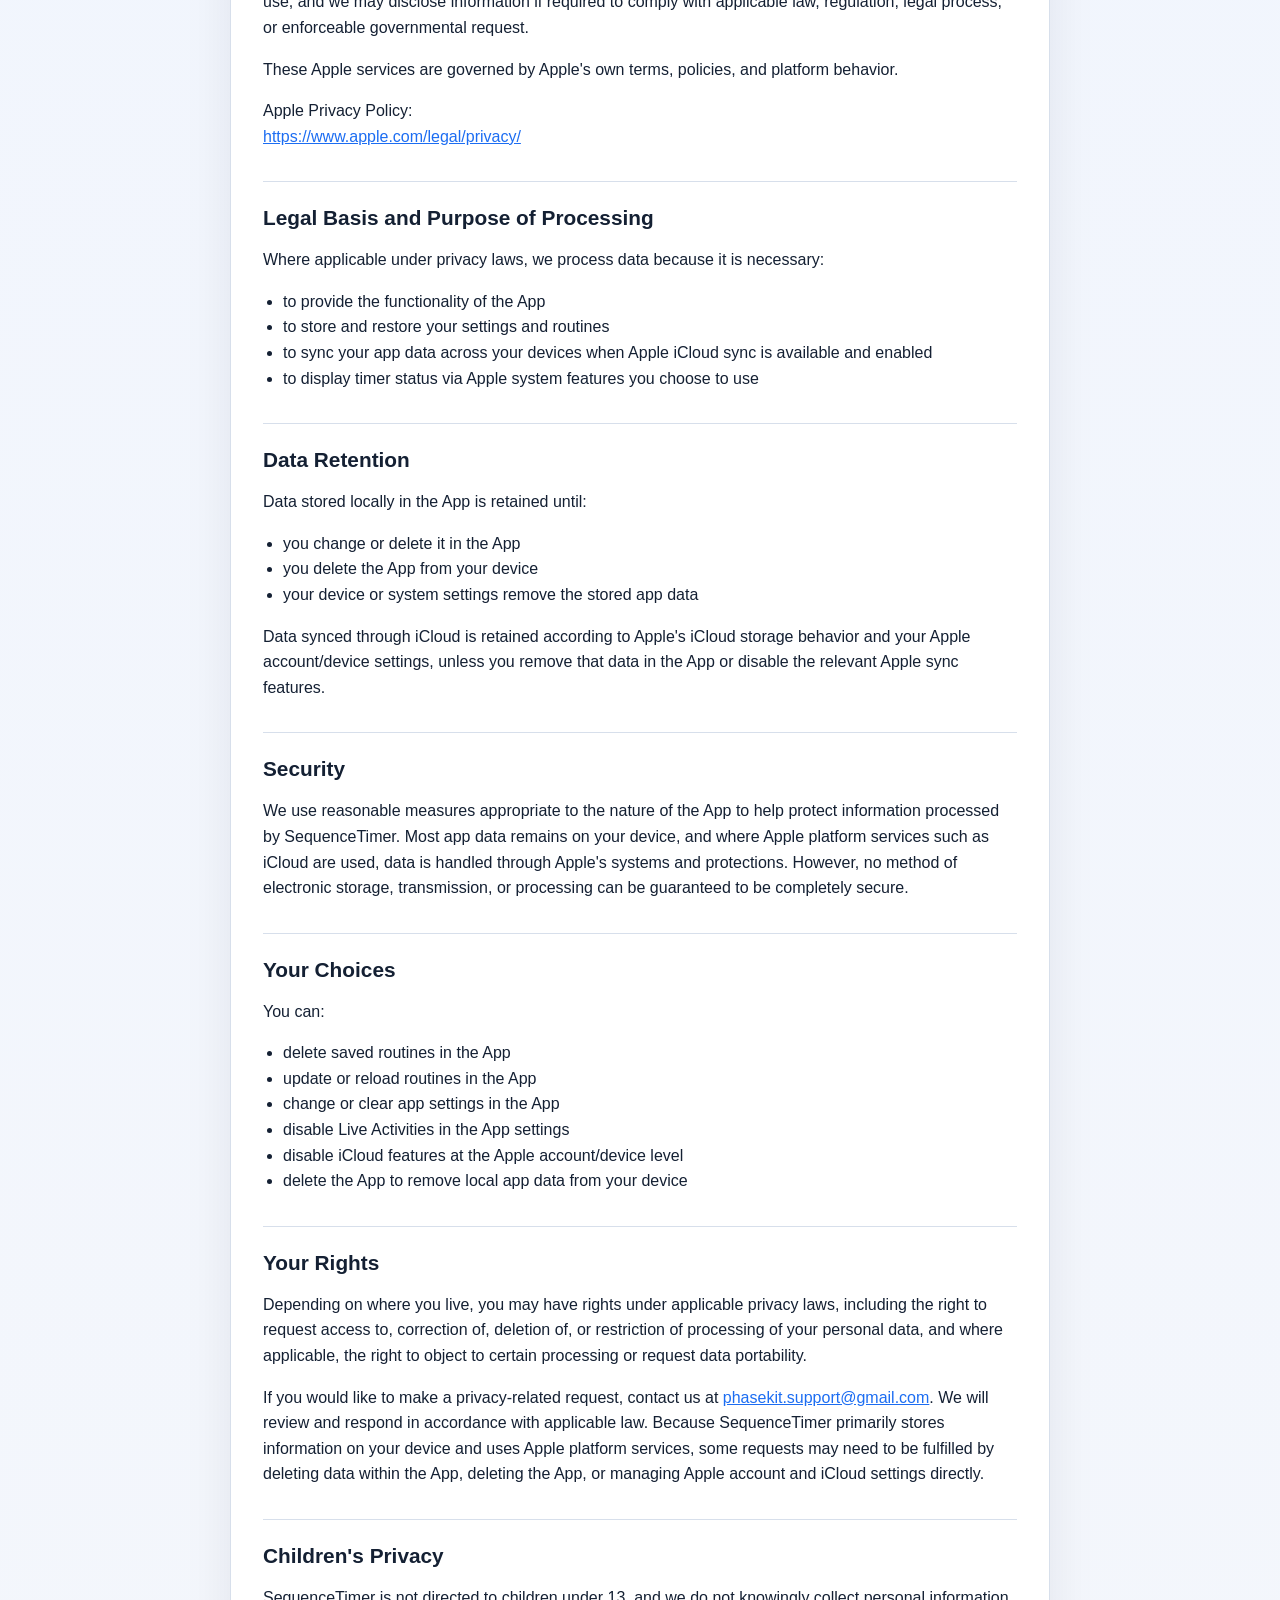
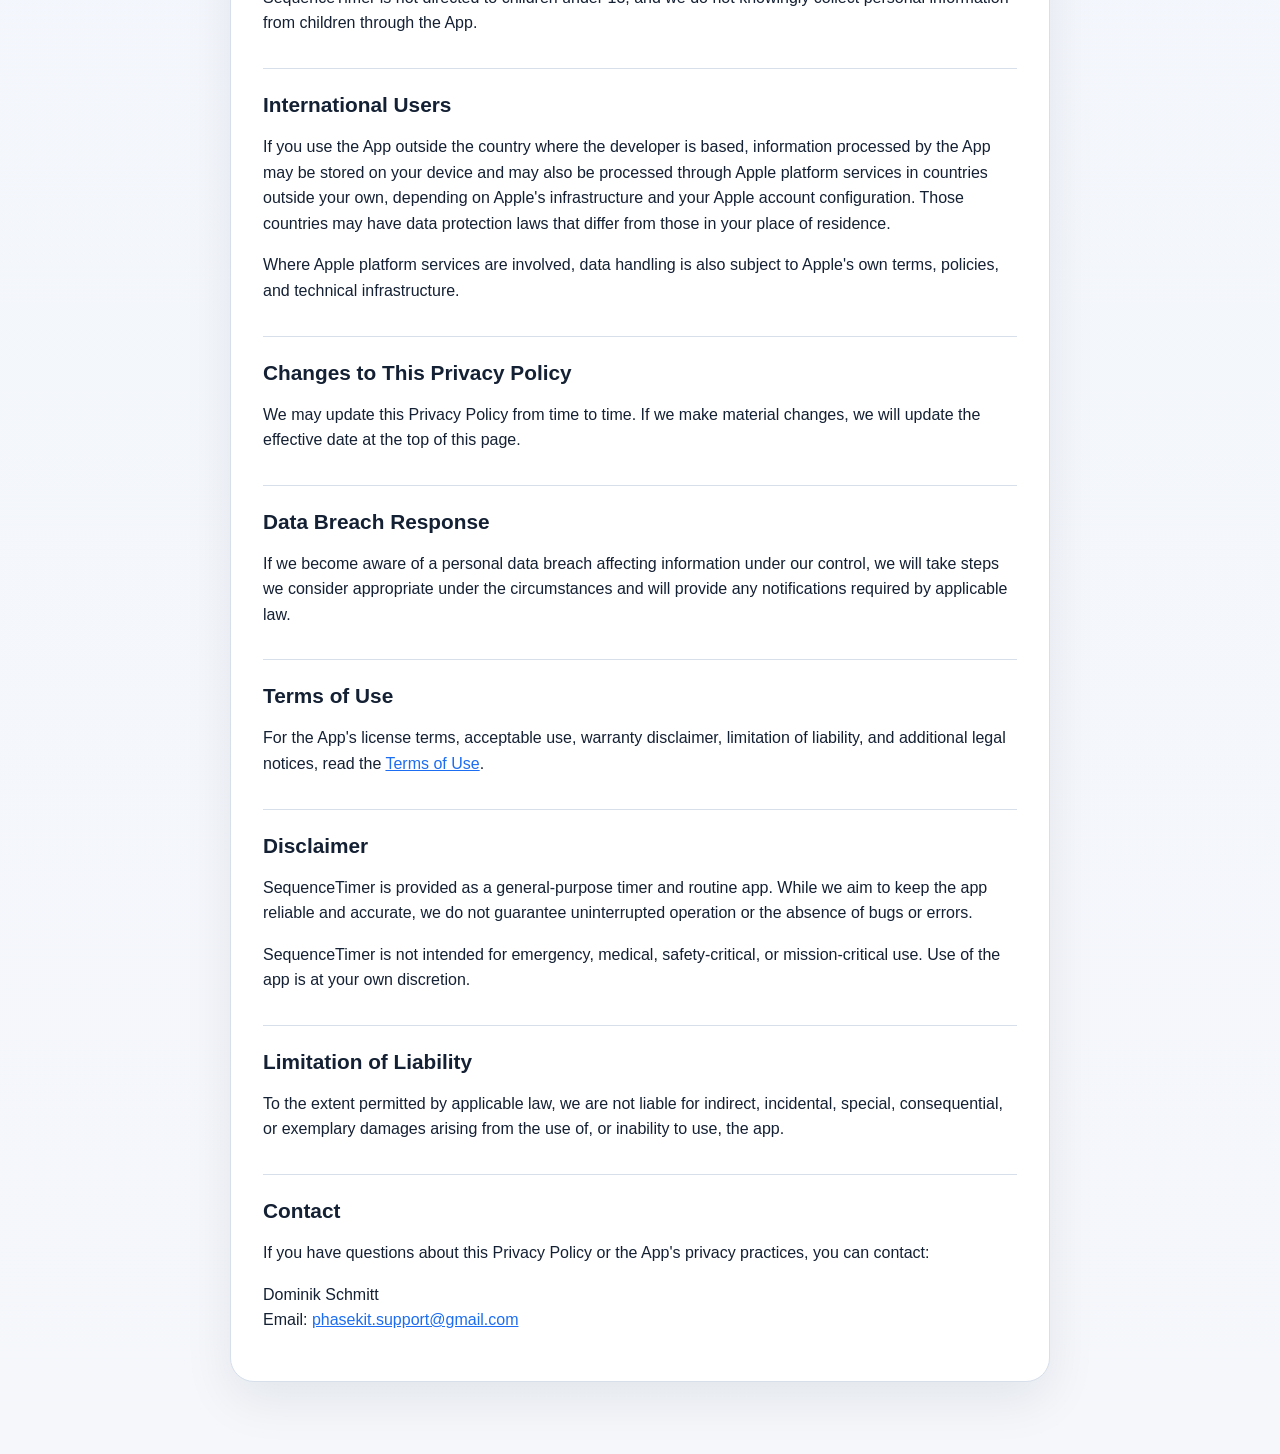
==== commit 566bd4bd: "Add terms of use page" ====
--- a/privacy-policy.html
+++ b/privacy-policy.html
@@ -247,6 +247,9 @@
             <h2>Data Breach Response</h2>
             <p>If we become aware of a personal data breach affecting information under our control, we will take steps we consider appropriate under the circumstances and will provide any notifications required by applicable law.</p>
 
+            <h2>Terms of Use</h2>
+            <p>For the App's license terms, acceptable use, warranty disclaimer, limitation of liability, and additional legal notices, read the <a href="terms.html">Terms of Use</a>.</p>
+
             <h2>Disclaimer</h2>
             <p>SequenceTimer is provided as a general-purpose timer and routine app. While we aim to keep the app reliable and accurate, we do not guarantee uninterrupted operation or the absence of bugs or errors.</p>
             <p>SequenceTimer is not intended for emergency, medical, safety-critical, or mission-critical use. Use of the app is at your own discretion.</p>
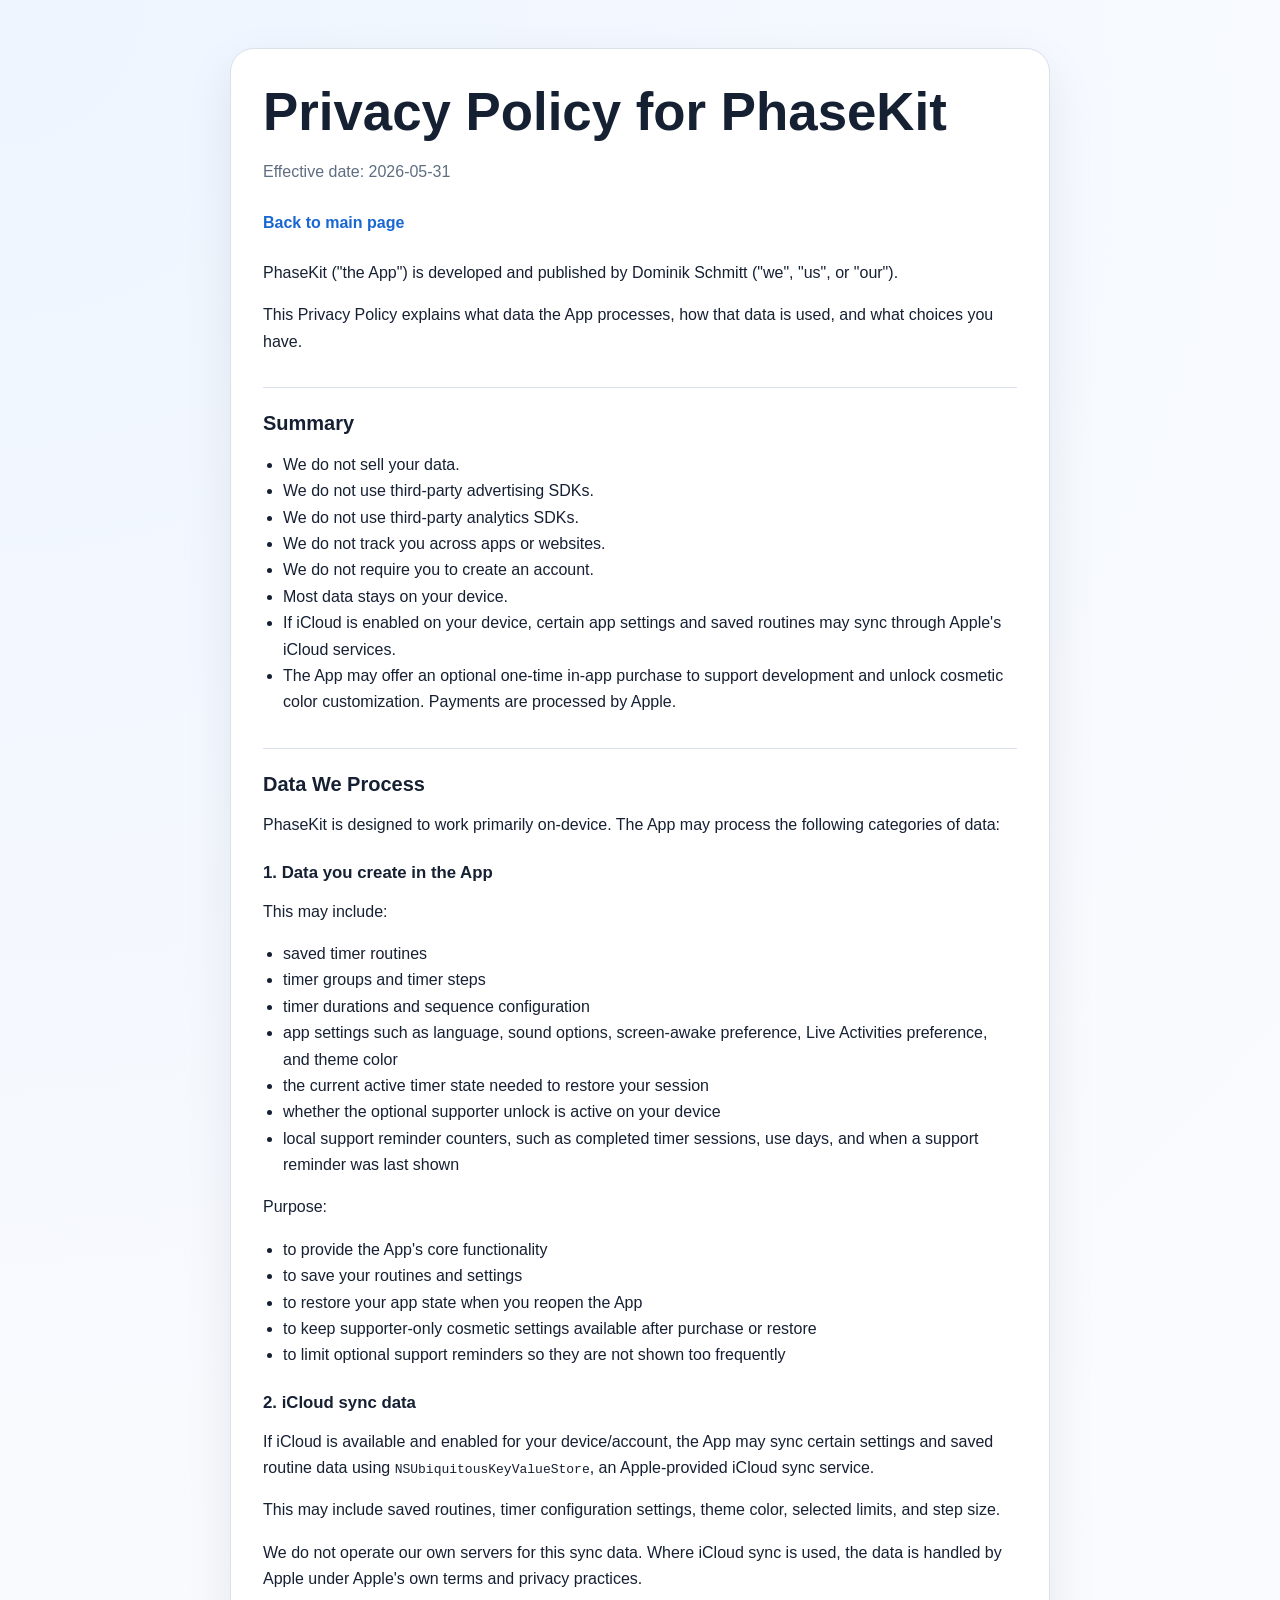
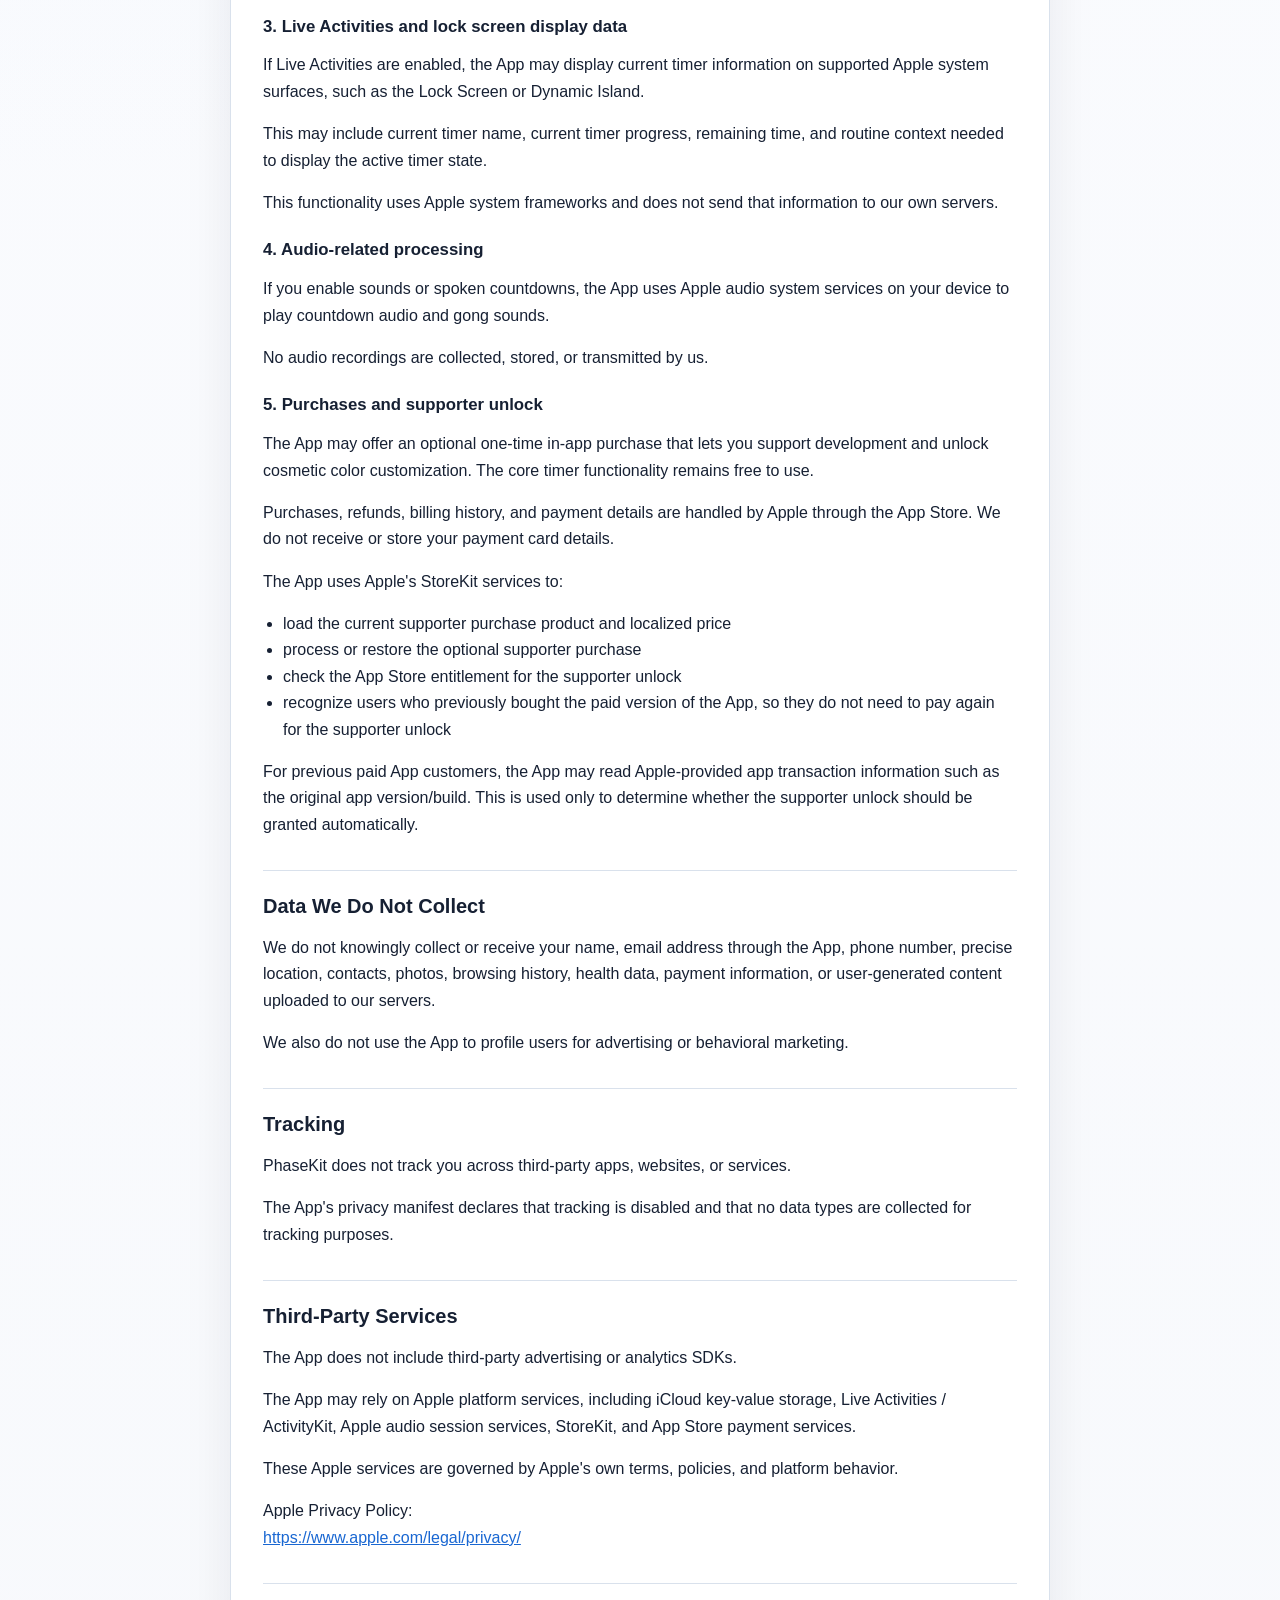
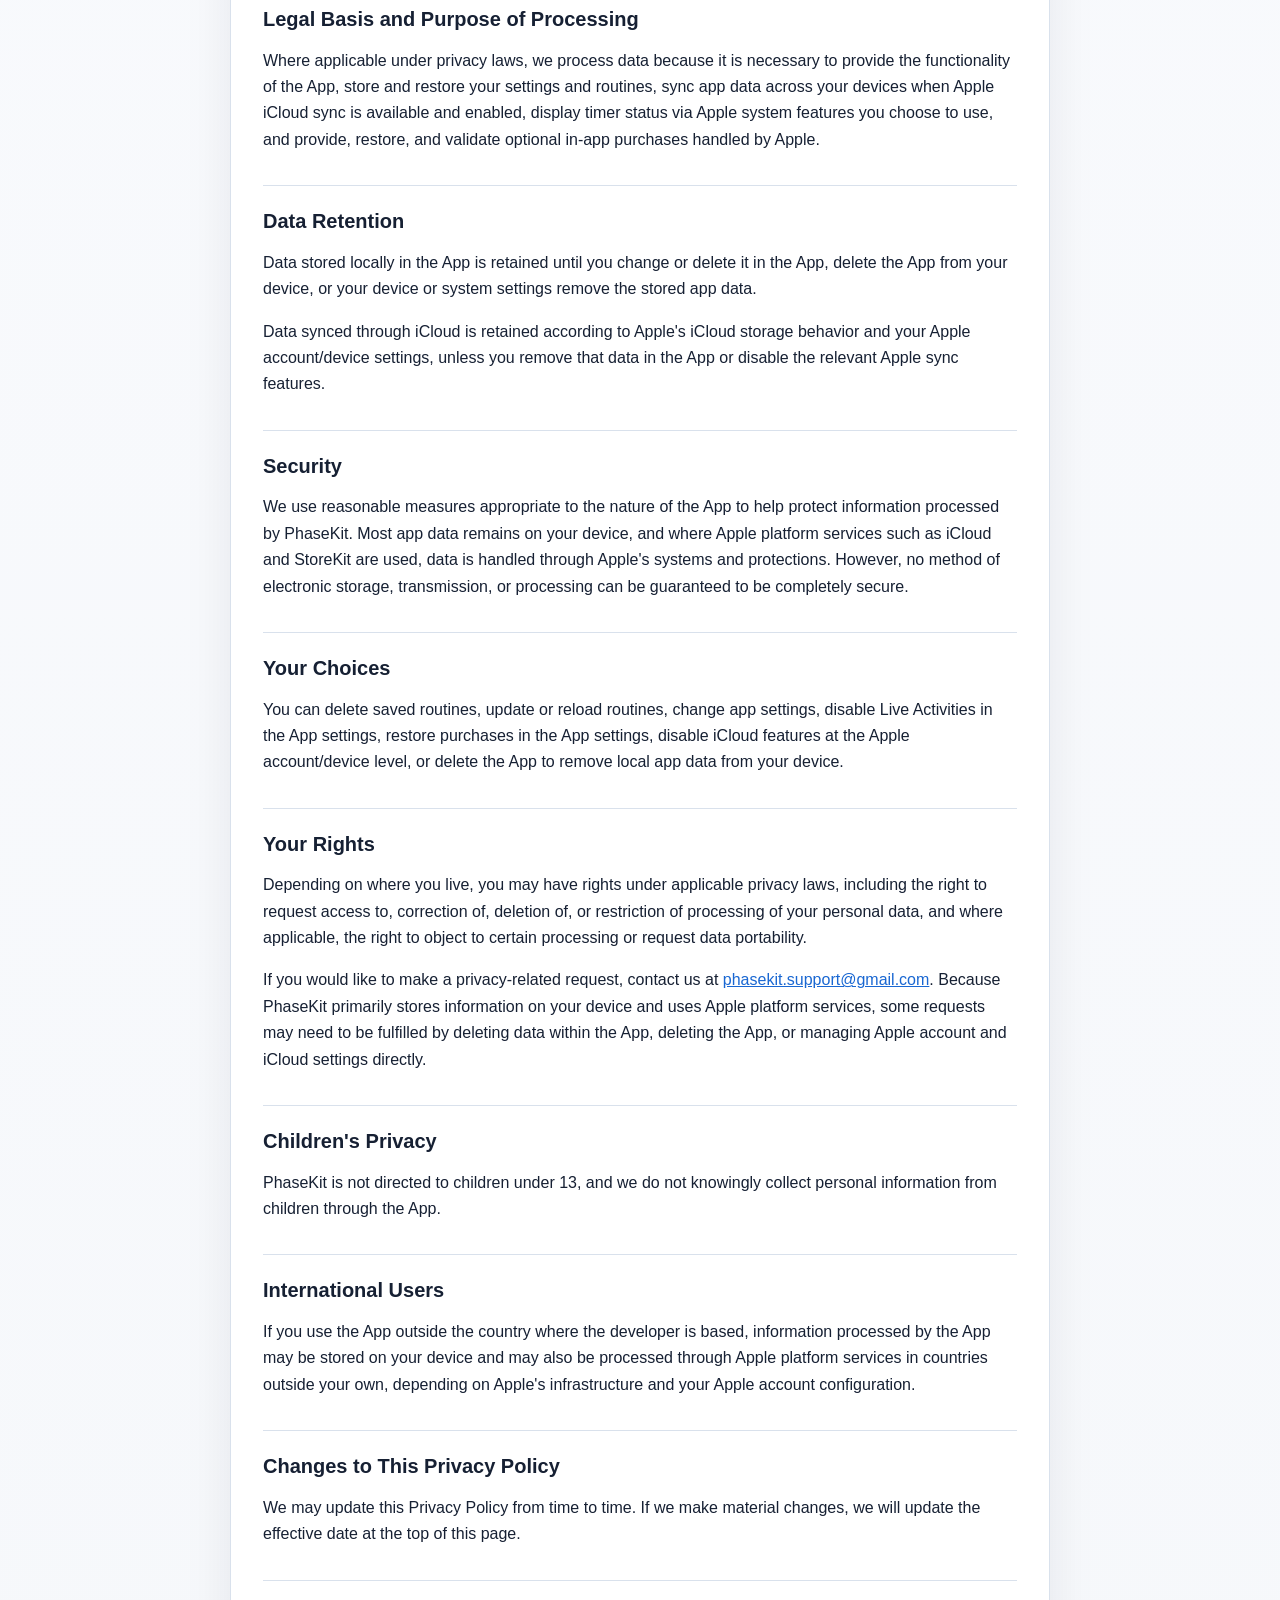
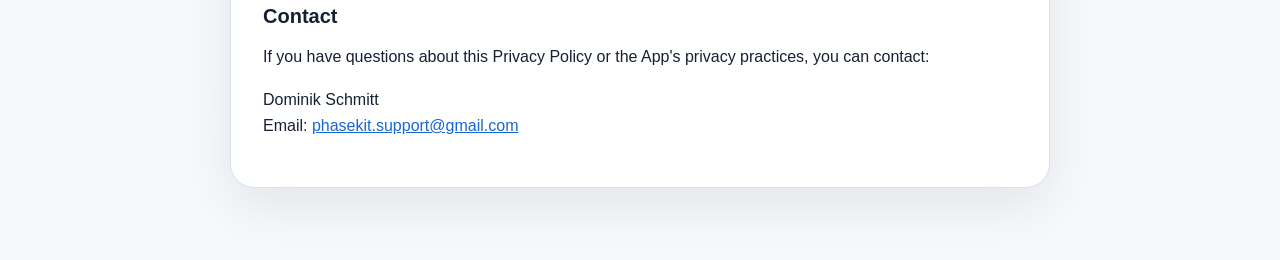
==== commit 695ccd8d: "Update PhaseKit support site" ====
--- a/privacy-policy.html
+++ b/privacy-policy.html
@@ -3,99 +3,18 @@
 <head>
     <meta charset="utf-8">
     <meta name="viewport" content="width=device-width, initial-scale=1">
-    <title>SequenceTimer Privacy Policy</title>
-    <style>
-        :root {
-            color-scheme: light;
-            --bg: #f5f7fb;
-            --card: #ffffff;
-            --text: #142033;
-            --muted: #5d6b82;
-            --line: #d7dfeb;
-            --accent: #1c6df2;
-        }
-
-        * {
-            box-sizing: border-box;
-        }
-
-        body {
-            margin: 0;
-            font-family: -apple-system, BlinkMacSystemFont, "Segoe UI", sans-serif;
-            background: linear-gradient(180deg, #eef4ff 0%, var(--bg) 100%);
-            color: var(--text);
-            line-height: 1.6;
-        }
-
-        .wrap {
-            max-width: 860px;
-            margin: 0 auto;
-            padding: 48px 20px 72px;
-        }
-
-        .card {
-            background: var(--card);
-            border: 1px solid var(--line);
-            border-radius: 24px;
-            padding: 32px;
-            box-shadow: 0 18px 50px rgba(15, 23, 42, 0.08);
-        }
-
-        h1, h2, h3 {
-            line-height: 1.2;
-            margin: 0 0 16px;
-        }
-
-        h1 {
-            font-size: clamp(2rem, 4vw, 2.7rem);
-        }
-
-        h2 {
-            font-size: 1.3rem;
-            margin-top: 32px;
-            padding-top: 24px;
-            border-top: 1px solid var(--line);
-        }
-
-        h3 {
-            font-size: 1.05rem;
-            margin-top: 24px;
-        }
-
-        p, ul {
-            margin: 0 0 16px;
-        }
-
-        ul {
-            padding-left: 20px;
-        }
-
-        .meta {
-            color: var(--muted);
-            margin-bottom: 24px;
-        }
-
-        .secondary-link {
-            display: inline-block;
-            margin-bottom: 24px;
-            color: var(--accent);
-            text-decoration: none;
-            font-weight: 600;
-        }
-
-        a {
-            color: var(--accent);
-        }
-    </style>
+    <meta name="description" content="PhaseKit privacy policy.">
+    <title>PhaseKit Privacy Policy</title>
+    <link rel="stylesheet" href="styles.css">
 </head>
 <body>
-    <main class="wrap">
+    <main class="wrap narrow">
         <article class="card">
-            <h1>Privacy Policy for SequenceTimer</h1>
-            <p class="meta">Effective date: 2026-04-03</p>
+            <h1>Privacy Policy for PhaseKit</h1>
+            <p class="meta">Effective date: 2026-05-31</p>
             <a class="secondary-link" href="index.html">Back to main page</a>
 
-            <p>SequenceTimer ("the App") is developed and published by Dominik Schmitt ("we", "us", or "our").</p>
+            <p>PhaseKit ("the App") is developed and published by Dominik Schmitt ("we", "us", or "our").</p>
             <p>This Privacy Policy explains what data the App processes, how that data is used, and what choices you have.</p>
 
             <h2>Summary</h2>
@@ -107,10 +26,11 @@
                 <li>We do not require you to create an account.</li>
                 <li>Most data stays on your device.</li>
                 <li>If iCloud is enabled on your device, certain app settings and saved routines may sync through Apple's iCloud services.</li>
+                <li>The App may offer an optional one-time in-app purchase to support development and unlock cosmetic color customization. Payments are processed by Apple.</li>
             </ul>
 
             <h2>Data We Process</h2>
-            <p>SequenceTimer is designed to work primarily on-device. The App may process the following categories of data:</p>
+            <p>PhaseKit is designed to work primarily on-device. The App may process the following categories of data:</p>
 
             <h3>1. Data you create in the App</h3>
             <p>This may include:</p>
@@ -120,149 +40,87 @@
                 <li>timer durations and sequence configuration</li>
                 <li>app settings such as language, sound options, screen-awake preference, Live Activities preference, and theme color</li>
                 <li>the current active timer state needed to restore your session</li>
+                <li>whether the optional supporter unlock is active on your device</li>
+                <li>local support reminder counters, such as completed timer sessions, use days, and when a support reminder was last shown</li>
             </ul>
             <p>Purpose:</p>
             <ul>
                 <li>to provide the App's core functionality</li>
                 <li>to save your routines and settings</li>
                 <li>to restore your app state when you reopen the App</li>
+                <li>to keep supporter-only cosmetic settings available after purchase or restore</li>
+                <li>to limit optional support reminders so they are not shown too frequently</li>
             </ul>
 
             <h3>2. iCloud sync data</h3>
             <p>If iCloud is available and enabled for your device/account, the App may sync certain settings and saved routine data using <code>NSUbiquitousKeyValueStore</code>, an Apple-provided iCloud sync service.</p>
-            <p>This may include:</p>
-            <ul>
-                <li>saved routines</li>
-                <li>timer configuration settings</li>
-                <li>theme color</li>
-                <li>selected limits and step size</li>
-            </ul>
-            <p>Purpose:</p>
-            <ul>
-                <li>to keep your app data consistent across your Apple devices</li>
-            </ul>
+            <p>This may include saved routines, timer configuration settings, theme color, selected limits, and step size.</p>
             <p>We do not operate our own servers for this sync data. Where iCloud sync is used, the data is handled by Apple under Apple's own terms and privacy practices.</p>
 
             <h3>3. Live Activities and lock screen display data</h3>
             <p>If Live Activities are enabled, the App may display current timer information on supported Apple system surfaces, such as the Lock Screen or Dynamic Island.</p>
-            <p>This may include:</p>
-            <ul>
-                <li>current timer name</li>
-                <li>current timer progress</li>
-                <li>remaining time</li>
-                <li>routine context needed to display the active timer state</li>
-            </ul>
-            <p>Purpose:</p>
-            <ul>
-                <li>to show your active timer session in real time on supported system interfaces</li>
-            </ul>
+            <p>This may include current timer name, current timer progress, remaining time, and routine context needed to display the active timer state.</p>
             <p>This functionality uses Apple system frameworks and does not send that information to our own servers.</p>
 
             <h3>4. Audio-related processing</h3>
             <p>If you enable sounds or spoken countdowns, the App uses Apple audio system services on your device to play countdown audio and gong sounds.</p>
-            <p>Purpose:</p>
-            <ul>
-                <li>to provide audible timer feedback</li>
-            </ul>
             <p>No audio recordings are collected, stored, or transmitted by us.</p>
 
+            <h3>5. Purchases and supporter unlock</h3>
+            <p>The App may offer an optional one-time in-app purchase that lets you support development and unlock cosmetic color customization. The core timer functionality remains free to use.</p>
+            <p>Purchases, refunds, billing history, and payment details are handled by Apple through the App Store. We do not receive or store your payment card details.</p>
+            <p>The App uses Apple's StoreKit services to:</p>
+            <ul>
+                <li>load the current supporter purchase product and localized price</li>
+                <li>process or restore the optional supporter purchase</li>
+                <li>check the App Store entitlement for the supporter unlock</li>
+                <li>recognize users who previously bought the paid version of the App, so they do not need to pay again for the supporter unlock</li>
+            </ul>
+            <p>For previous paid App customers, the App may read Apple-provided app transaction information such as the original app version/build. This is used only to determine whether the supporter unlock should be granted automatically.</p>
+
             <h2>Data We Do Not Collect</h2>
-            <p>We do not knowingly collect or receive:</p>
-            <ul>
-                <li>your name</li>
-                <li>email address through the App</li>
-                <li>phone number</li>
-                <li>precise location</li>
-                <li>contacts</li>
-                <li>photos</li>
-                <li>browsing history</li>
-                <li>health data</li>
-                <li>payment information</li>
-                <li>user-generated content uploaded to our servers</li>
-            </ul>
+            <p>We do not knowingly collect or receive your name, email address through the App, phone number, precise location, contacts, photos, browsing history, health data, payment information, or user-generated content uploaded to our servers.</p>
             <p>We also do not use the App to profile users for advertising or behavioral marketing.</p>
 
             <h2>Tracking</h2>
-            <p>SequenceTimer does not track you across third-party apps, websites, or services.</p>
+            <p>PhaseKit does not track you across third-party apps, websites, or services.</p>
             <p>The App's privacy manifest declares that tracking is disabled and that no data types are collected for tracking purposes.</p>
 
             <h2>Third-Party Services</h2>
             <p>The App does not include third-party advertising or analytics SDKs.</p>
-            <p>The App may rely on Apple platform services, including:</p>
-            <ul>
-                <li>iCloud key-value storage</li>
-                <li>Live Activities / ActivityKit</li>
-                <li>Apple audio session services</li>
-            </ul>
-            <p>We do not sell your personal data and we do not share personal data with third parties for advertising or analytics purposes. Personal data may be processed through Apple platform services that you choose to use, and we may disclose information if required to comply with applicable law, regulation, legal process, or enforceable governmental request.</p>
+            <p>The App may rely on Apple platform services, including iCloud key-value storage, Live Activities / ActivityKit, Apple audio session services, StoreKit, and App Store payment services.</p>
             <p>These Apple services are governed by Apple's own terms, policies, and platform behavior.</p>
             <p>Apple Privacy Policy:<br><a href="https://www.apple.com/legal/privacy/">https://www.apple.com/legal/privacy/</a></p>
 
             <h2>Legal Basis and Purpose of Processing</h2>
-            <p>Where applicable under privacy laws, we process data because it is necessary:</p>
-            <ul>
-                <li>to provide the functionality of the App</li>
-                <li>to store and restore your settings and routines</li>
-                <li>to sync your app data across your devices when Apple iCloud sync is available and enabled</li>
-                <li>to display timer status via Apple system features you choose to use</li>
-            </ul>
+            <p>Where applicable under privacy laws, we process data because it is necessary to provide the functionality of the App, store and restore your settings and routines, sync app data across your devices when Apple iCloud sync is available and enabled, display timer status via Apple system features you choose to use, and provide, restore, and validate optional in-app purchases handled by Apple.</p>
 
             <h2>Data Retention</h2>
-            <p>Data stored locally in the App is retained until:</p>
-            <ul>
-                <li>you change or delete it in the App</li>
-                <li>you delete the App from your device</li>
-                <li>your device or system settings remove the stored app data</li>
-            </ul>
+            <p>Data stored locally in the App is retained until you change or delete it in the App, delete the App from your device, or your device or system settings remove the stored app data.</p>
             <p>Data synced through iCloud is retained according to Apple's iCloud storage behavior and your Apple account/device settings, unless you remove that data in the App or disable the relevant Apple sync features.</p>
 
             <h2>Security</h2>
-            <p>We use reasonable measures appropriate to the nature of the App to help protect information processed by SequenceTimer. Most app data remains on your device, and where Apple platform services such as iCloud are used, data is handled through Apple's systems and protections. However, no method of electronic storage, transmission, or processing can be guaranteed to be completely secure.</p>
+            <p>We use reasonable measures appropriate to the nature of the App to help protect information processed by PhaseKit. Most app data remains on your device, and where Apple platform services such as iCloud and StoreKit are used, data is handled through Apple's systems and protections. However, no method of electronic storage, transmission, or processing can be guaranteed to be completely secure.</p>
 
             <h2>Your Choices</h2>
-            <p>You can:</p>
-            <ul>
-                <li>delete saved routines in the App</li>
-                <li>update or reload routines in the App</li>
-                <li>change or clear app settings in the App</li>
-                <li>disable Live Activities in the App settings</li>
-                <li>disable iCloud features at the Apple account/device level</li>
-                <li>delete the App to remove local app data from your device</li>
-            </ul>
+            <p>You can delete saved routines, update or reload routines, change app settings, disable Live Activities in the App settings, restore purchases in the App settings, disable iCloud features at the Apple account/device level, or delete the App to remove local app data from your device.</p>
 
             <h2>Your Rights</h2>
             <p>Depending on where you live, you may have rights under applicable privacy laws, including the right to request access to, correction of, deletion of, or restriction of processing of your personal data, and where applicable, the right to object to certain processing or request data portability.</p>
-            <p>If you would like to make a privacy-related request, contact us at <a href="mailto:phasekit.support@gmail.com">phasekit.support@gmail.com</a>. We will review and respond in accordance with applicable law. Because SequenceTimer primarily stores information on your device and uses Apple platform services, some requests may need to be fulfilled by deleting data within the App, deleting the App, or managing Apple account and iCloud settings directly.</p>
+            <p>If you would like to make a privacy-related request, contact us at <a href="mailto:phasekit.support@gmail.com">phasekit.support@gmail.com</a>. Because PhaseKit primarily stores information on your device and uses Apple platform services, some requests may need to be fulfilled by deleting data within the App, deleting the App, or managing Apple account and iCloud settings directly.</p>
 
             <h2>Children's Privacy</h2>
-            <p>SequenceTimer is not directed to children under 13, and we do not knowingly collect personal information from children through the App.</p>
+            <p>PhaseKit is not directed to children under 13, and we do not knowingly collect personal information from children through the App.</p>
 
             <h2>International Users</h2>
-            <p>If you use the App outside the country where the developer is based, information processed by the App may be stored on your device and may also be processed through Apple platform services in countries outside your own, depending on Apple's infrastructure and your Apple account configuration. Those countries may have data protection laws that differ from those in your place of residence.</p>
-            <p>Where Apple platform services are involved, data handling is also subject to Apple's own terms, policies, and technical infrastructure.</p>
+            <p>If you use the App outside the country where the developer is based, information processed by the App may be stored on your device and may also be processed through Apple platform services in countries outside your own, depending on Apple's infrastructure and your Apple account configuration.</p>
 
             <h2>Changes to This Privacy Policy</h2>
             <p>We may update this Privacy Policy from time to time. If we make material changes, we will update the effective date at the top of this page.</p>
 
-            <h2>Data Breach Response</h2>
-            <p>If we become aware of a personal data breach affecting information under our control, we will take steps we consider appropriate under the circumstances and will provide any notifications required by applicable law.</p>
-
-            <h2>Terms of Use</h2>
-            <p>For the App's license terms, acceptable use, warranty disclaimer, limitation of liability, and additional legal notices, read the <a href="terms.html">Terms of Use</a>.</p>
-
-            <h2>Disclaimer</h2>
-            <p>SequenceTimer is provided as a general-purpose timer and routine app. While we aim to keep the app reliable and accurate, we do not guarantee uninterrupted operation or the absence of bugs or errors.</p>
-            <p>SequenceTimer is not intended for emergency, medical, safety-critical, or mission-critical use. Use of the app is at your own discretion.</p>
-
-            <h2>Limitation of Liability</h2>
-            <p>To the extent permitted by applicable law, we are not liable for indirect, incidental, special, consequential, or exemplary damages arising from the use of, or inability to use, the app.</p>
-
             <h2>Contact</h2>
             <p>If you have questions about this Privacy Policy or the App's privacy practices, you can contact:</p>
-            <p>
-                Dominik Schmitt<br>
-                Email: <a href="mailto:phasekit.support@gmail.com">phasekit.support@gmail.com</a>
-            </p>
+            <p>Dominik Schmitt<br>Email: <a href="mailto:phasekit.support@gmail.com">phasekit.support@gmail.com</a></p>
         </article>
     </main>
 </body>
--- a/styles.css
+++ b/styles.css
@@ -0,0 +1,229 @@
+:root {
+    color-scheme: light;
+    --bg: #f6f8fb;
+    --panel: #ffffff;
+    --text: #162033;
+    --muted: #5f6d82;
+    --line: #d9e1ec;
+    --accent: #1967d2;
+    --accent-soft: #e9f1ff;
+    --ok: #1f7a4d;
+}
+
+* {
+    box-sizing: border-box;
+}
+
+body {
+    margin: 0;
+    font-family: -apple-system, BlinkMacSystemFont, "Segoe UI", sans-serif;
+    color: var(--text);
+    background:
+        radial-gradient(circle at top left, #eef5ff 0, transparent 34%),
+        linear-gradient(180deg, #fbfcff 0%, var(--bg) 100%);
+    line-height: 1.65;
+}
+
+a {
+    color: var(--accent);
+}
+
+.wrap {
+    max-width: 980px;
+    margin: 0 auto;
+    padding: 48px 20px 72px;
+}
+
+.card,
+.hero {
+    background: var(--panel);
+    border: 1px solid var(--line);
+    border-radius: 24px;
+    box-shadow: 0 18px 50px rgba(15, 23, 42, 0.08);
+}
+
+.hero {
+    padding: 36px;
+}
+
+.card {
+    padding: 32px;
+}
+
+.narrow {
+    max-width: 860px;
+}
+
+.eyebrow {
+    display: inline-block;
+    margin-bottom: 16px;
+    padding: 6px 12px;
+    border-radius: 999px;
+    background: var(--accent-soft);
+    color: var(--accent);
+    font-size: 0.85rem;
+    font-weight: 700;
+}
+
+h1,
+h2,
+h3 {
+    margin: 0 0 16px;
+    line-height: 1.18;
+}
+
+h1 {
+    max-width: 760px;
+    font-size: clamp(2.1rem, 5vw, 3.3rem);
+}
+
+h2 {
+    margin-top: 32px;
+    padding-top: 24px;
+    border-top: 1px solid var(--line);
+    font-size: 1.25rem;
+}
+
+h3 {
+    margin-top: 24px;
+    font-size: 1.05rem;
+}
+
+p,
+ul {
+    margin: 0 0 16px;
+}
+
+ul {
+    padding-left: 20px;
+}
+
+.muted,
+.meta {
+    color: var(--muted);
+}
+
+.meta {
+    margin-bottom: 24px;
+}
+
+.actions {
+    display: grid;
+    gap: 18px;
+    margin-top: 28px;
+}
+
+.primary-action {
+    display: flex;
+    justify-content: center;
+}
+
+.primary-action .button {
+    min-width: min(100%, 320px);
+}
+
+.secondary-actions,
+.grid {
+    display: grid;
+    gap: 16px;
+}
+
+.secondary-actions {
+    grid-template-columns: repeat(3, minmax(0, 1fr));
+}
+
+.grid {
+    grid-template-columns: repeat(auto-fit, minmax(250px, 1fr));
+    margin-top: 28px;
+}
+
+.button {
+    display: inline-flex;
+    align-items: center;
+    justify-content: center;
+    min-height: 48px;
+    padding: 12px 18px;
+    border: 1px solid var(--line);
+    border-radius: 14px;
+    background: #fff;
+    color: var(--text);
+    font-weight: 700;
+    text-align: center;
+    text-decoration: none;
+}
+
+.button.primary {
+    border-color: var(--accent);
+    background: var(--accent);
+    color: #fff;
+}
+
+.feature-list {
+    display: grid;
+    gap: 12px;
+    margin-top: 24px;
+}
+
+.feature-row {
+    display: grid;
+    grid-template-columns: 18px 1fr;
+    gap: 12px;
+    align-items: start;
+}
+
+.feature-dot {
+    position: relative;
+    top: 4px;
+    width: 18px;
+    height: 18px;
+    border: 1px solid rgba(25, 103, 210, 0.18);
+    border-radius: 999px;
+    background: var(--accent-soft);
+}
+
+.note {
+    margin-top: 18px;
+    color: var(--muted);
+    font-size: 0.95rem;
+}
+
+.pill {
+    display: inline-block;
+    margin: 0 8px 8px 0;
+    padding: 6px 10px;
+    border-radius: 999px;
+    background: #eef7f2;
+    color: var(--ok);
+    font-size: 0.9rem;
+    font-weight: 700;
+}
+
+.secondary-link {
+    display: inline-block;
+    margin-bottom: 24px;
+    color: var(--accent);
+    font-weight: 700;
+    text-decoration: none;
+}
+
+footer {
+    margin-top: 28px;
+    color: var(--muted);
+    font-size: 0.95rem;
+}
+
+@media (max-width: 680px) {
+    .wrap {
+        padding: 28px 14px 48px;
+    }
+
+    .hero,
+    .card {
+        padding: 24px;
+        border-radius: 18px;
+    }
+
+    .secondary-actions {
+        grid-template-columns: 1fr;
+    }
+}
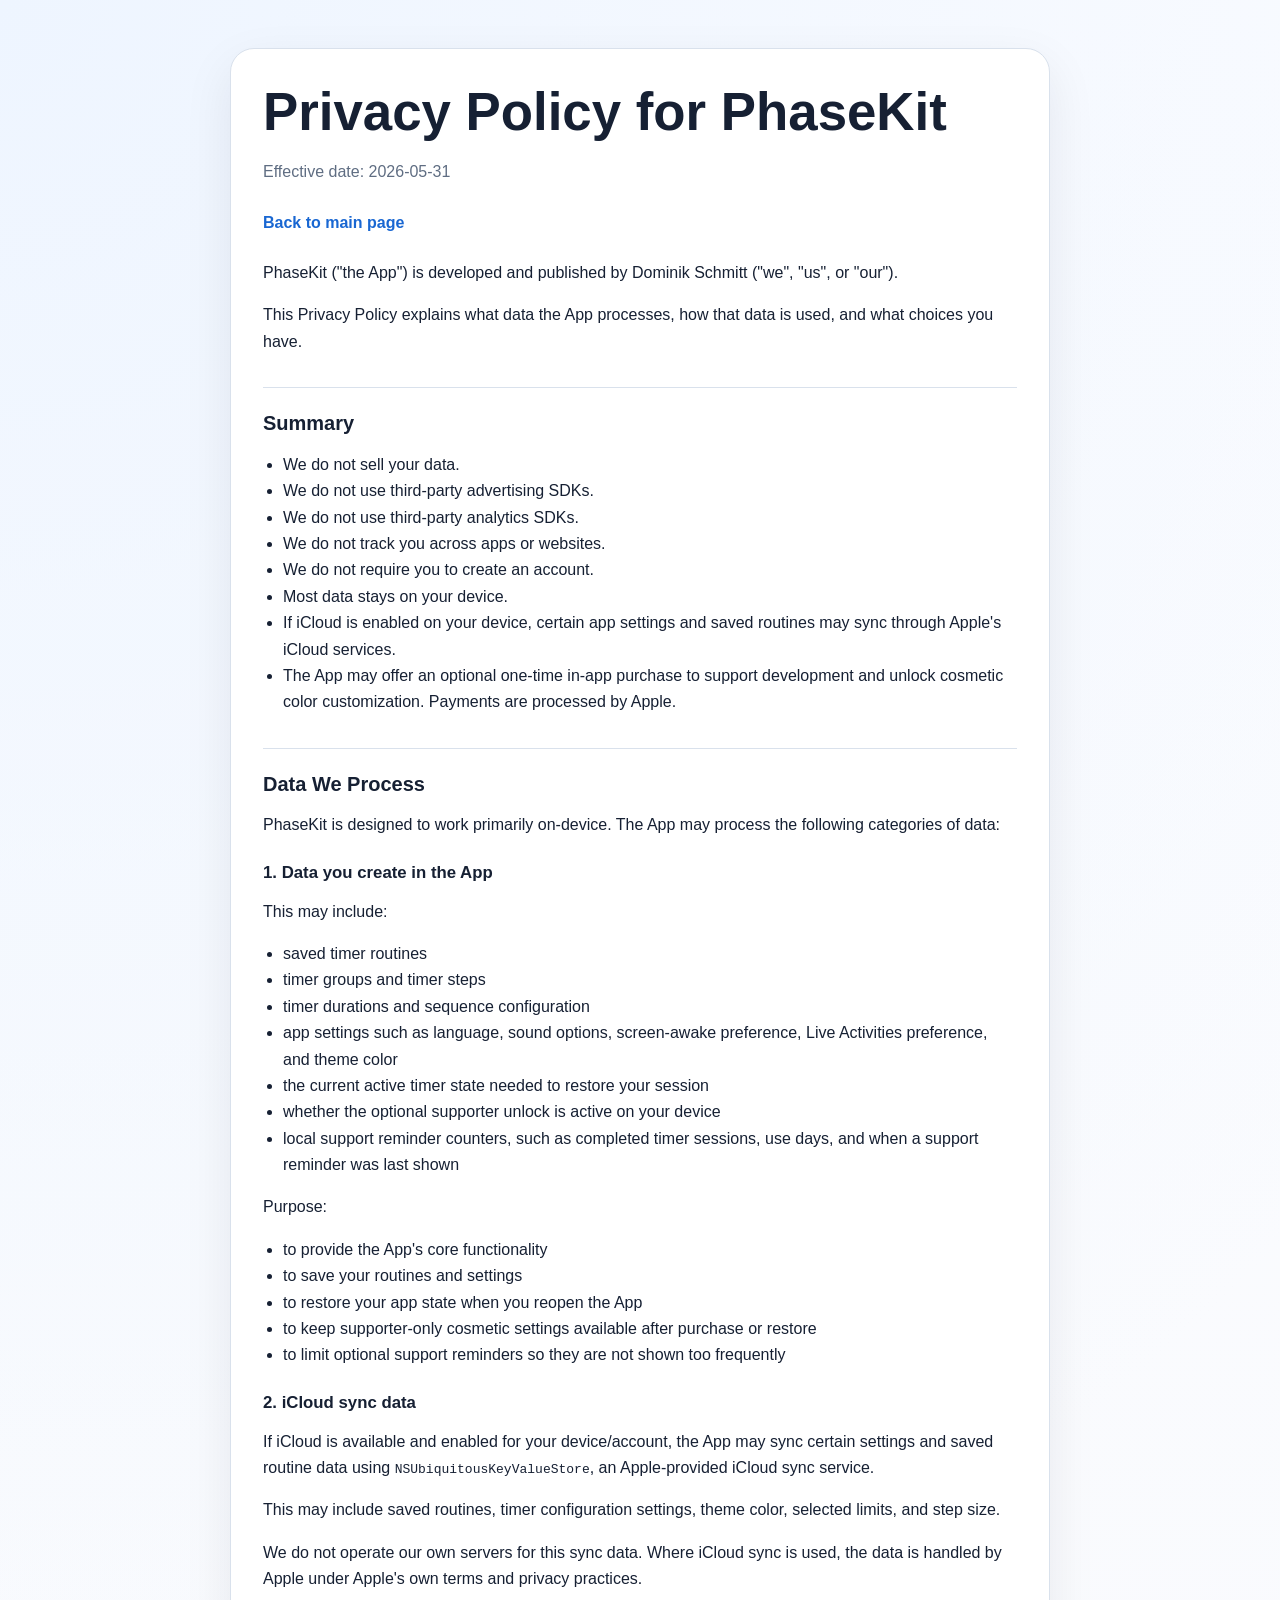
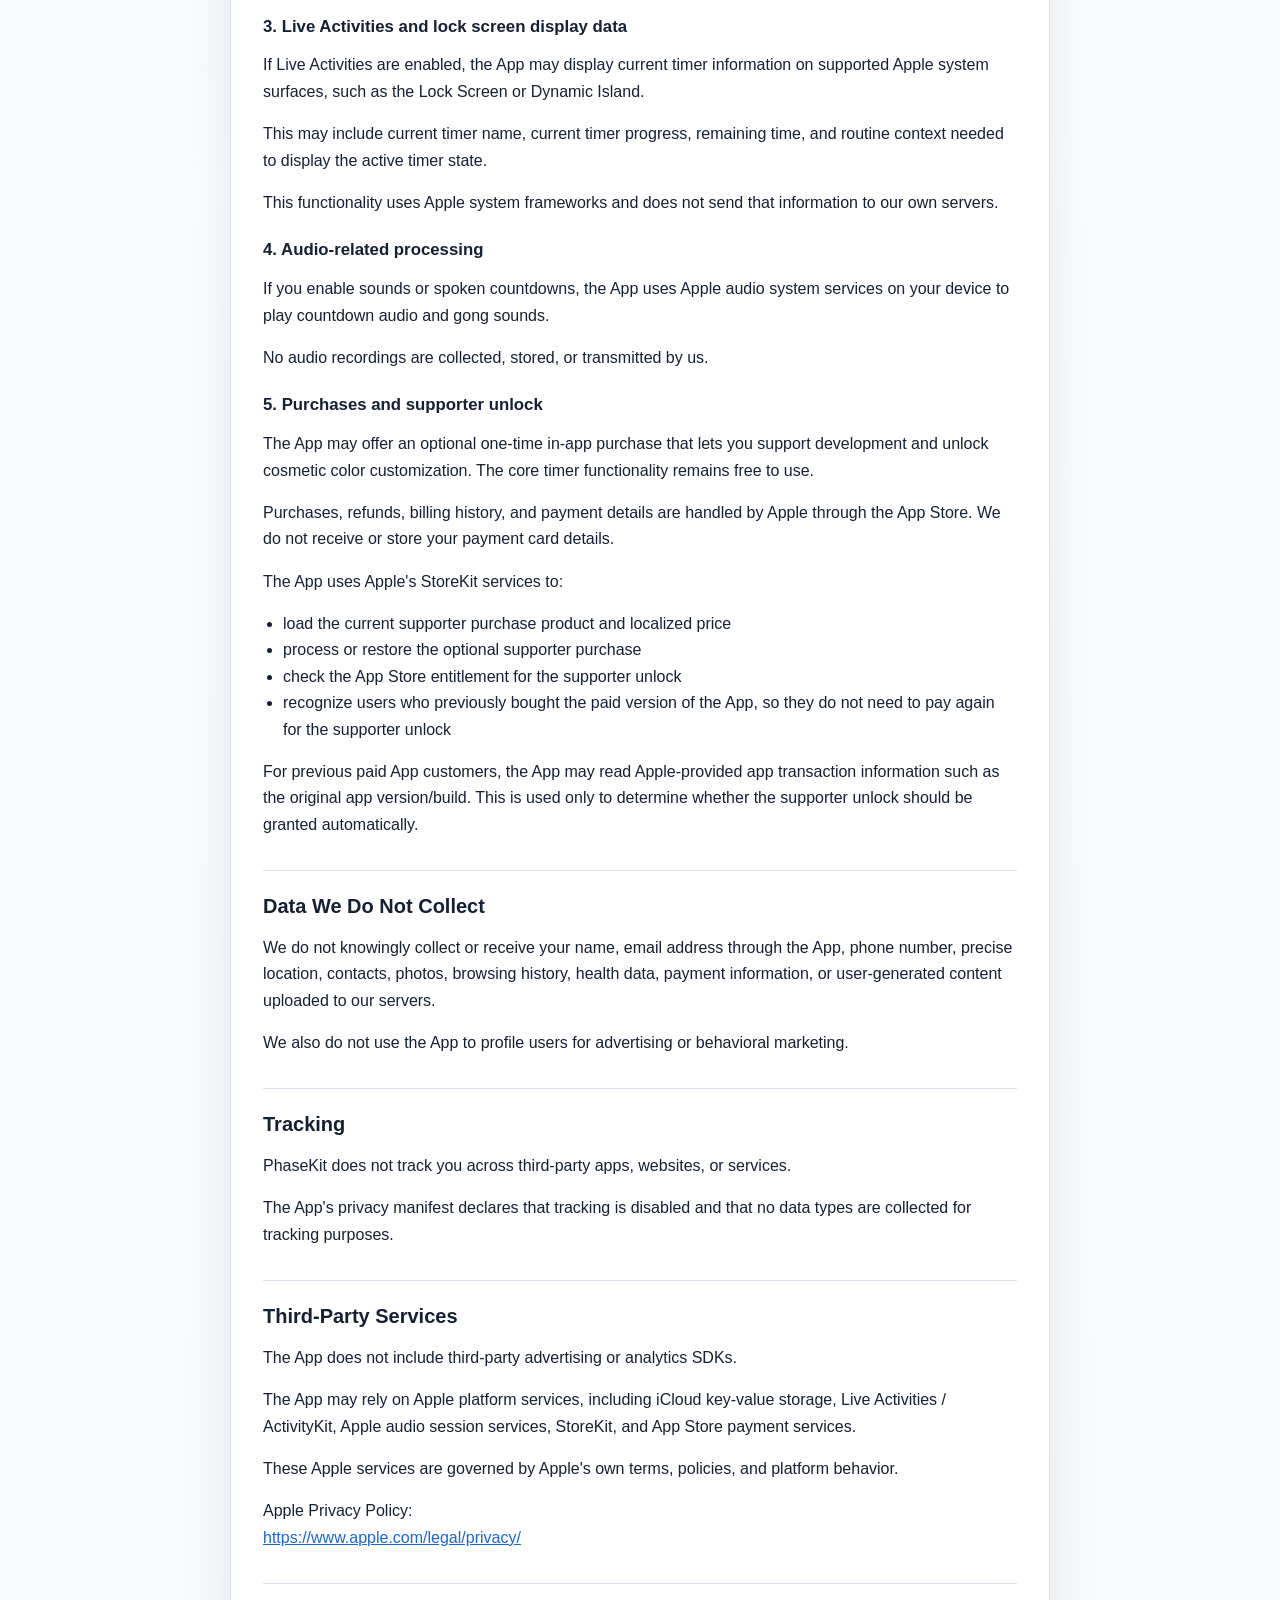
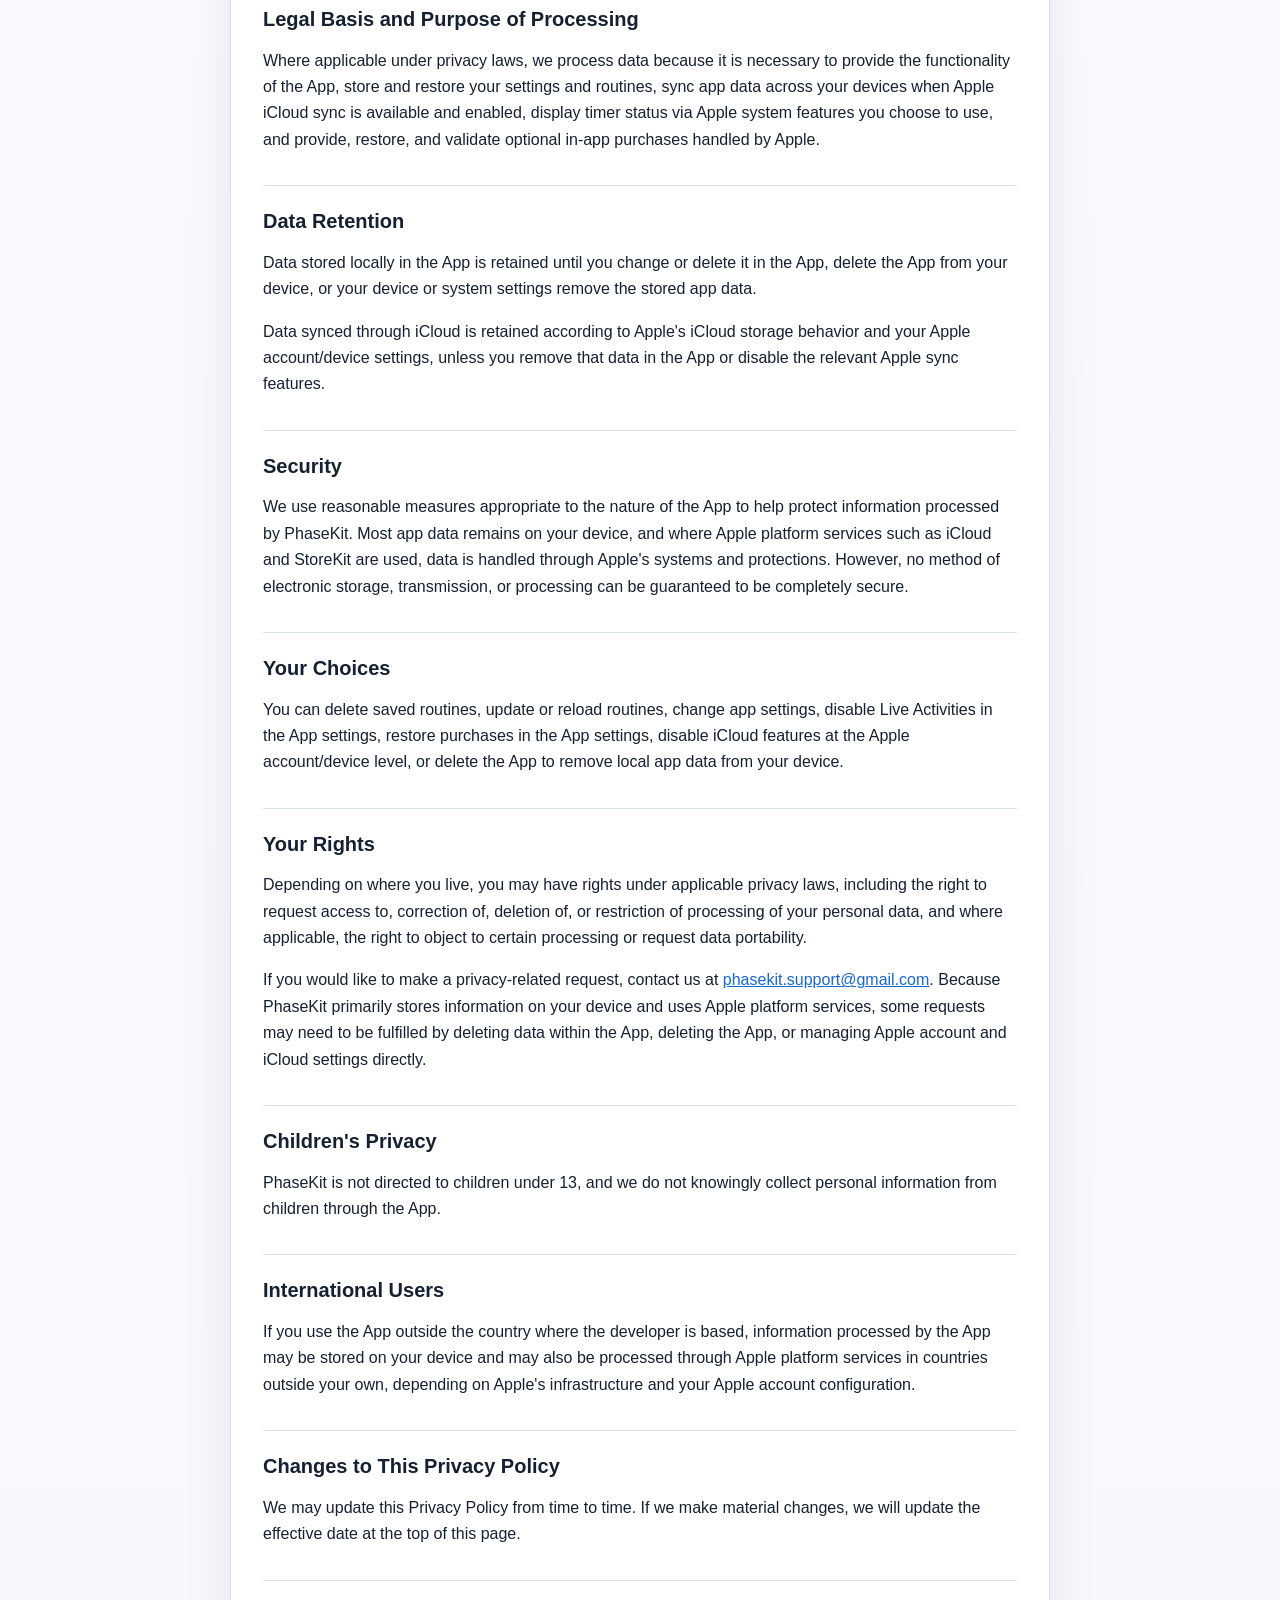
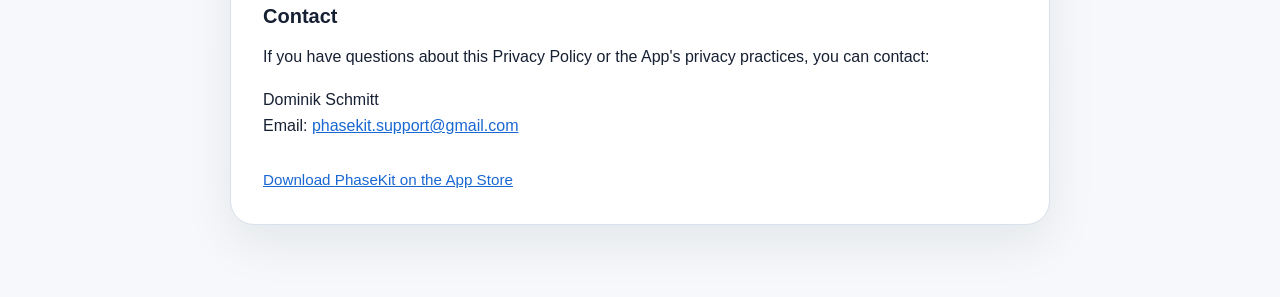
==== commit b66e9a06: "Update PhaseKit support site" ====
--- a/privacy-policy.html
+++ b/privacy-policy.html
@@ -121,6 +121,10 @@
             <h2>Contact</h2>
             <p>If you have questions about this Privacy Policy or the App's privacy practices, you can contact:</p>
             <p>Dominik Schmitt<br>Email: <a href="mailto:phasekit.support@gmail.com">phasekit.support@gmail.com</a></p>
+
+            <footer>
+                <a href="https://apps.apple.com/app/id6757267909">Download PhaseKit on the App Store</a>
+            </footer>
         </article>
     </main>
 </body>
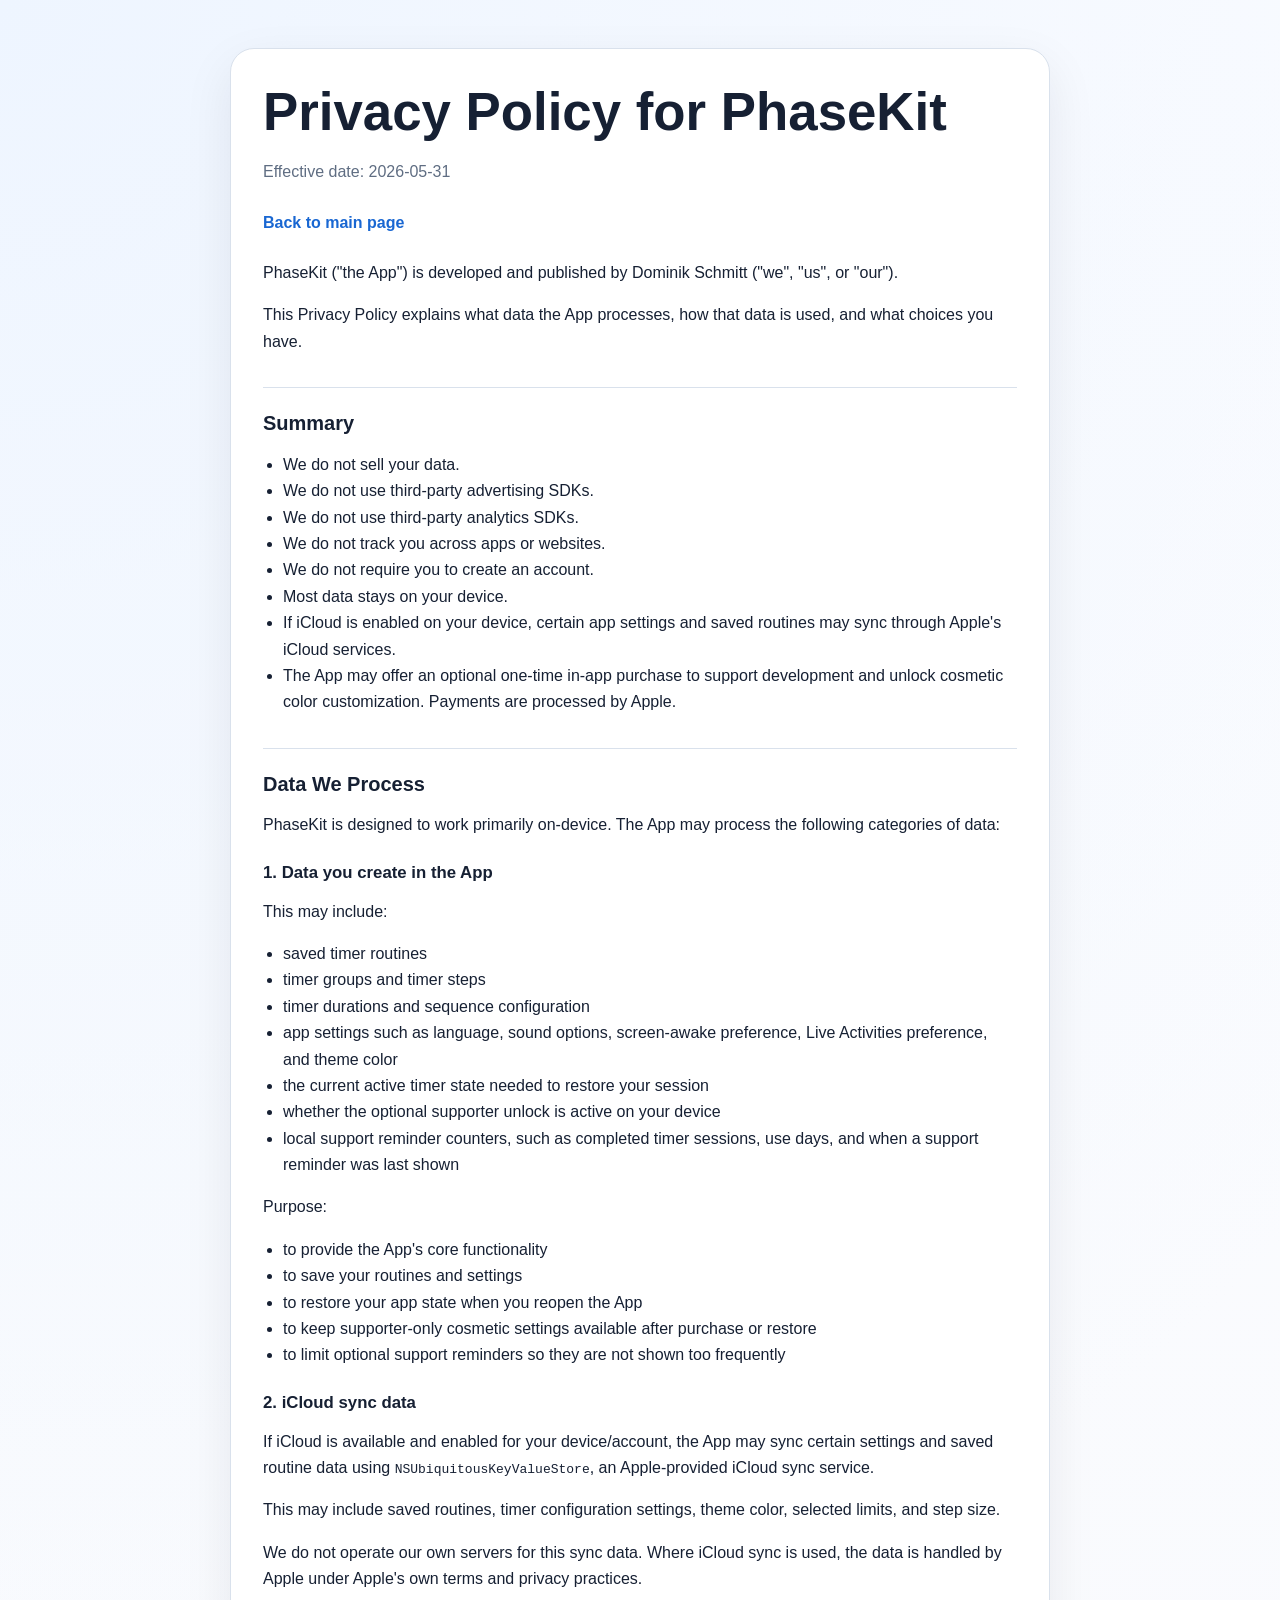
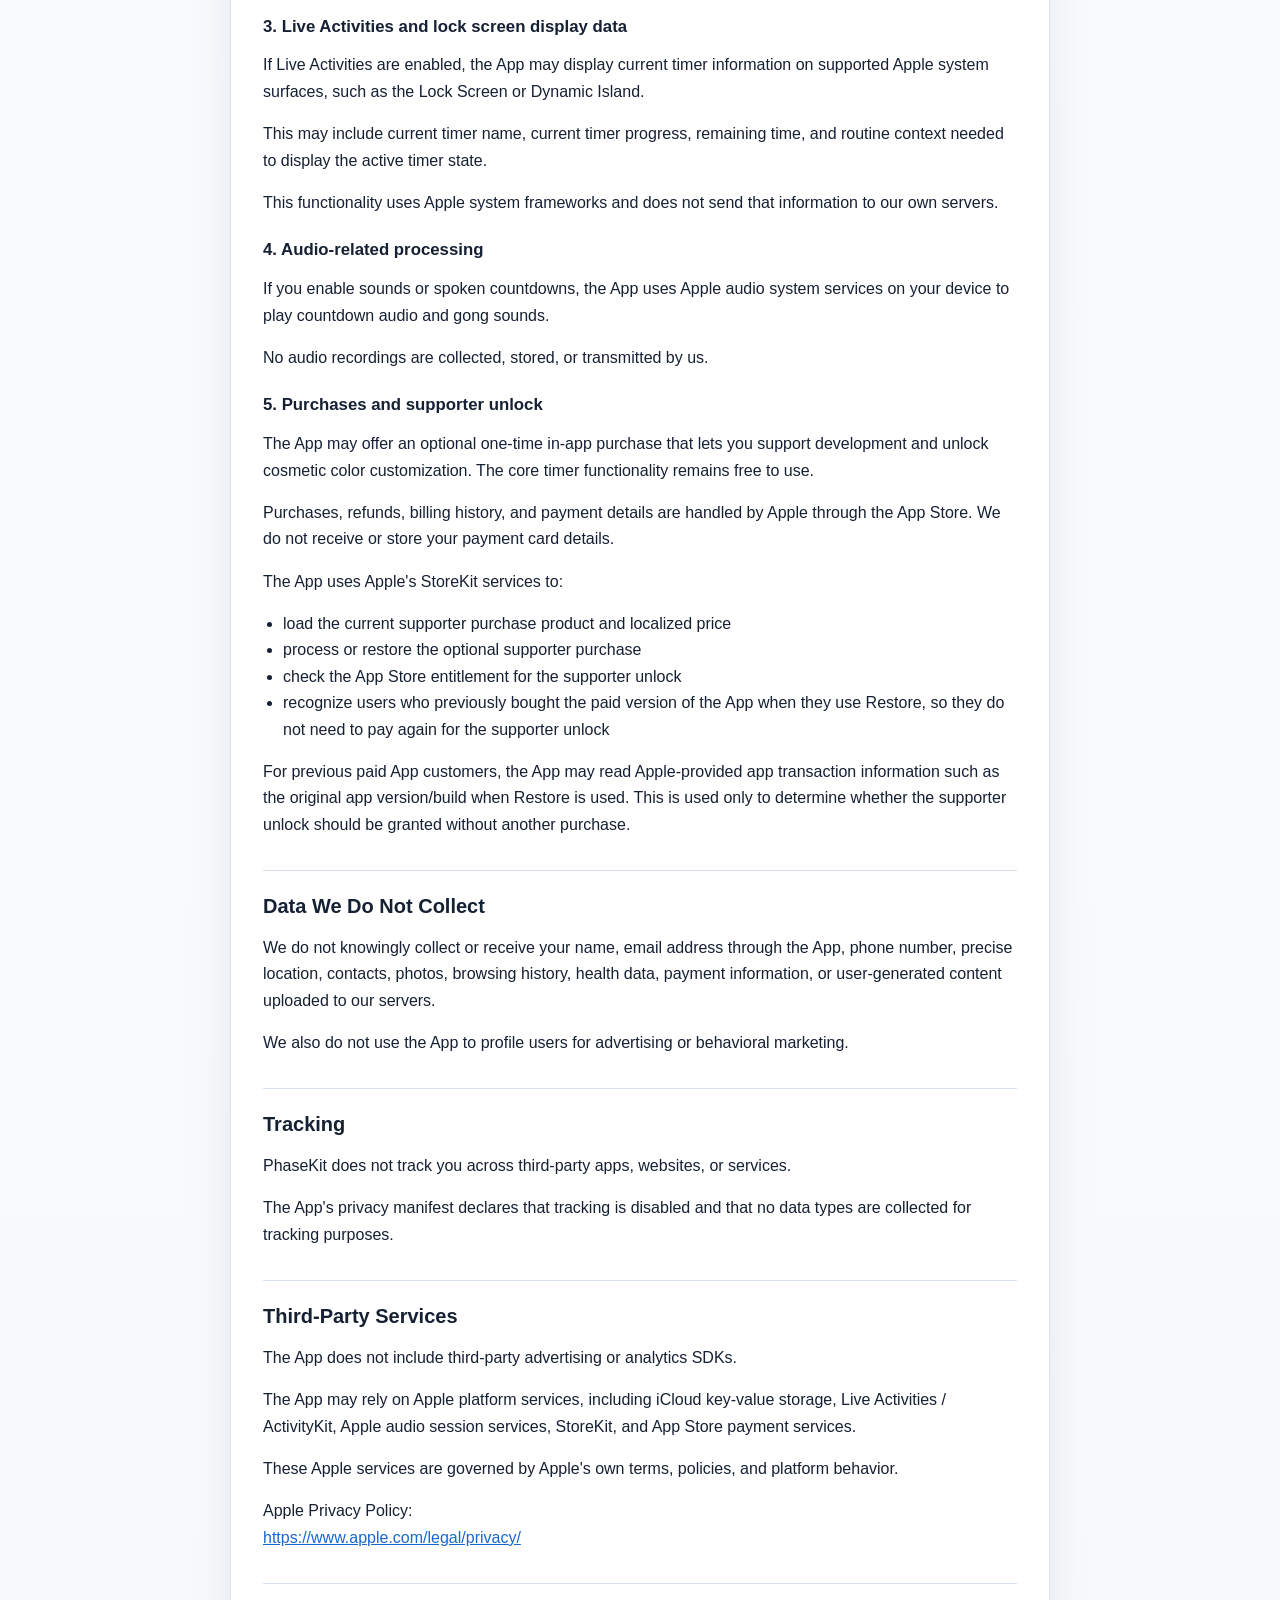
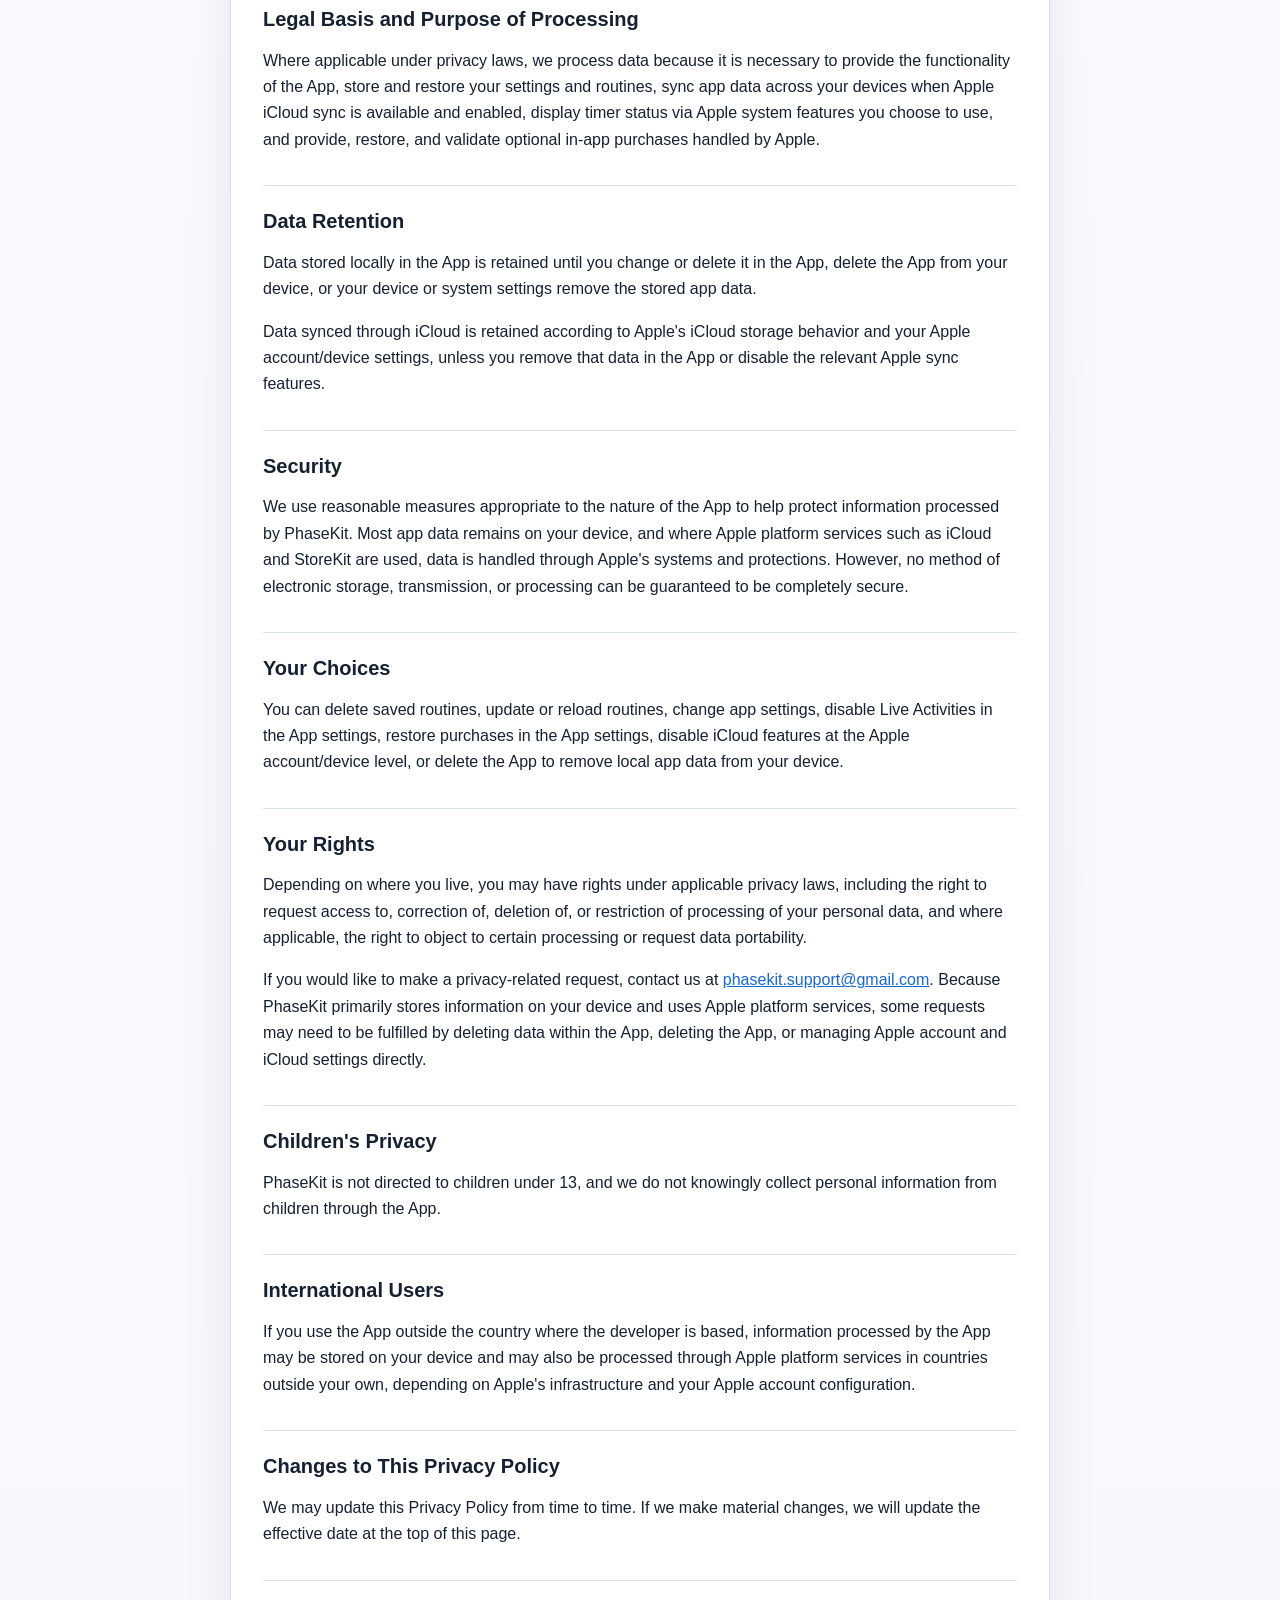
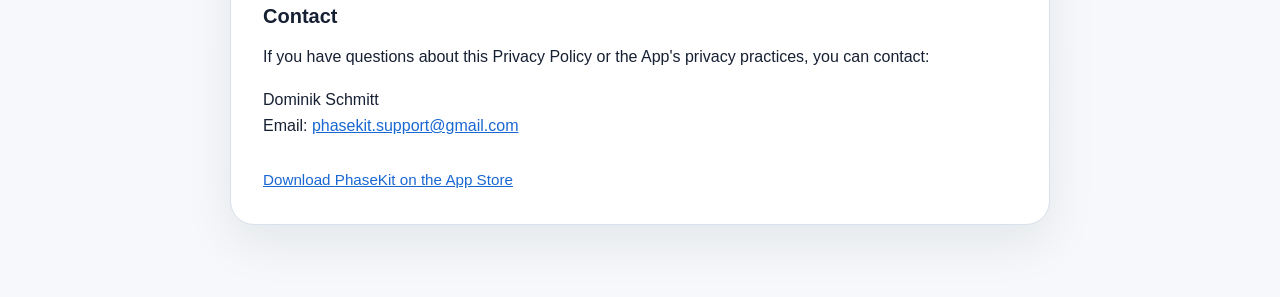
==== commit 5f6bafcb: "Update PhaseKit support site" ====
--- a/privacy-policy.html
+++ b/privacy-policy.html
@@ -74,9 +74,9 @@
                 <li>load the current supporter purchase product and localized price</li>
                 <li>process or restore the optional supporter purchase</li>
                 <li>check the App Store entitlement for the supporter unlock</li>
-                <li>recognize users who previously bought the paid version of the App, so they do not need to pay again for the supporter unlock</li>
+                <li>recognize users who previously bought the paid version of the App when they use Restore, so they do not need to pay again for the supporter unlock</li>
             </ul>
-            <p>For previous paid App customers, the App may read Apple-provided app transaction information such as the original app version/build. This is used only to determine whether the supporter unlock should be granted automatically.</p>
+            <p>For previous paid App customers, the App may read Apple-provided app transaction information such as the original app version/build when Restore is used. This is used only to determine whether the supporter unlock should be granted without another purchase.</p>
 
             <h2>Data We Do Not Collect</h2>
             <p>We do not knowingly collect or receive your name, email address through the App, phone number, precise location, contacts, photos, browsing history, health data, payment information, or user-generated content uploaded to our servers.</p>
